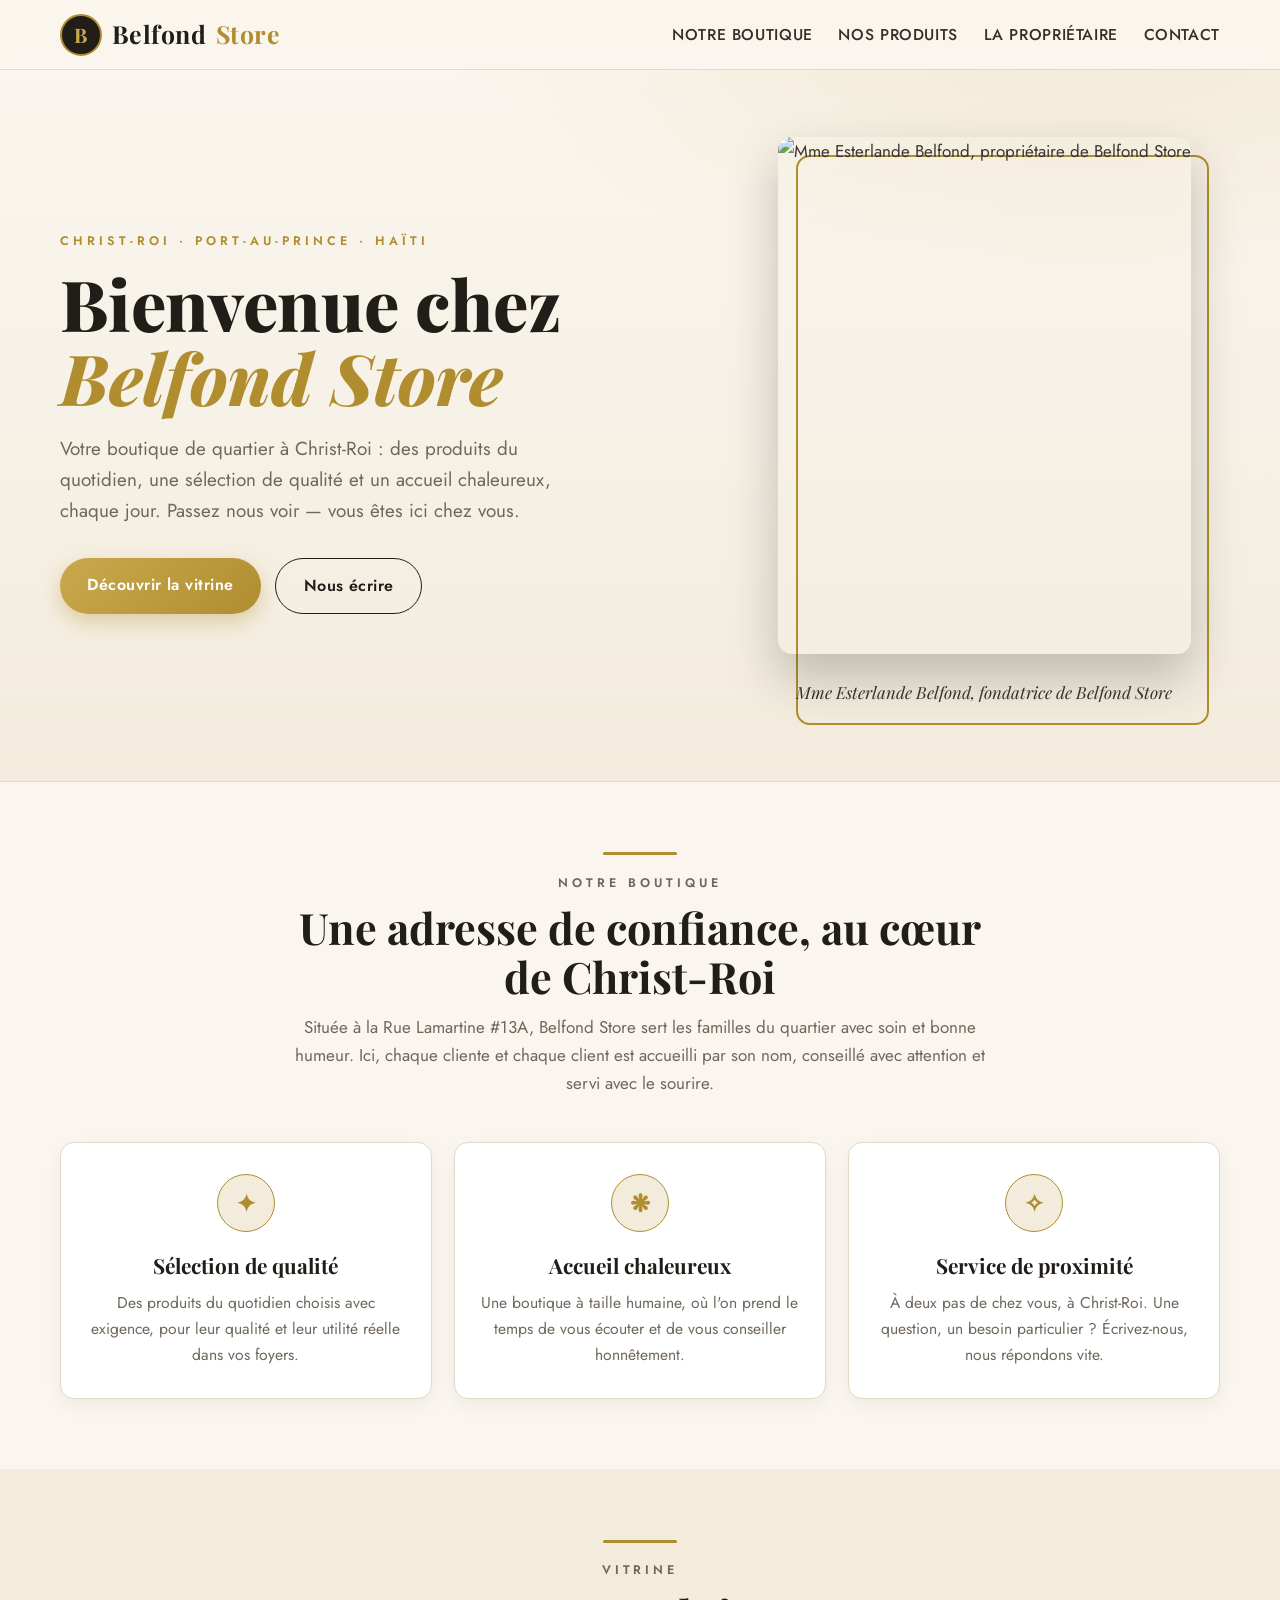
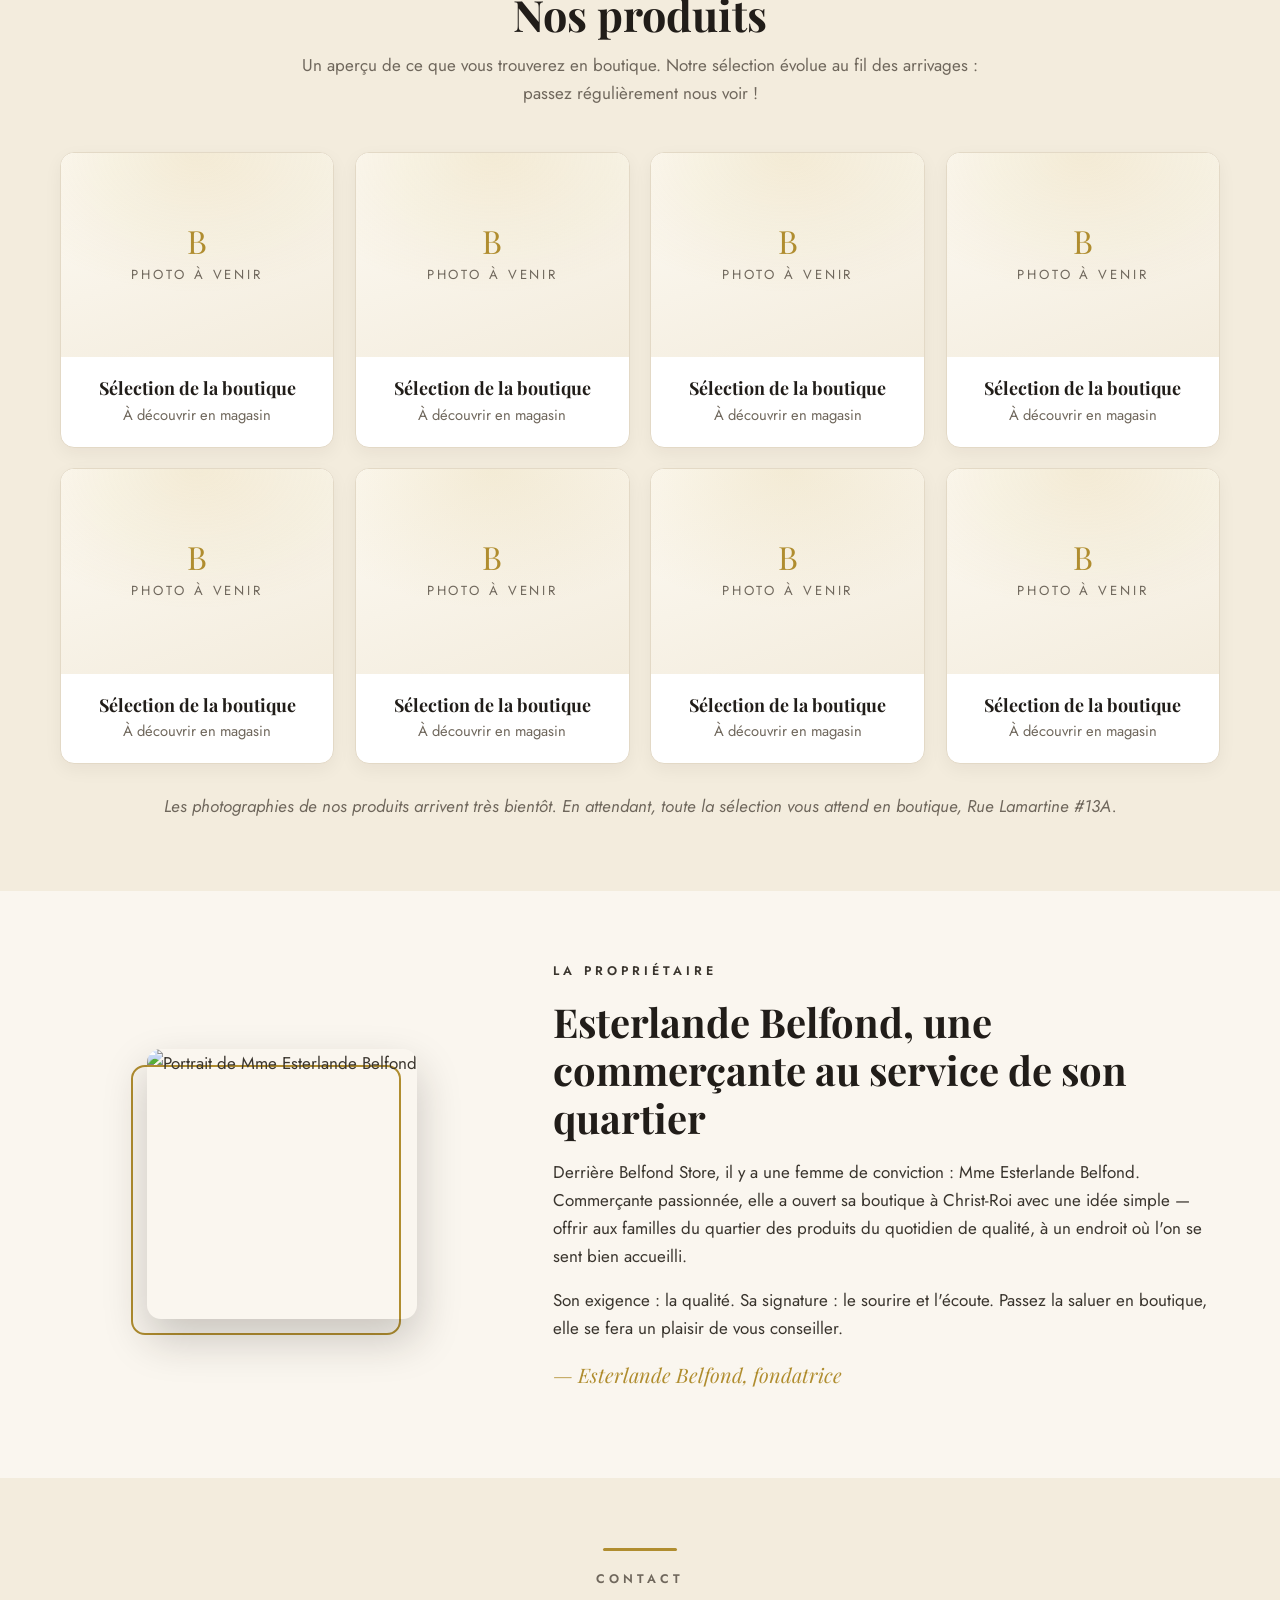
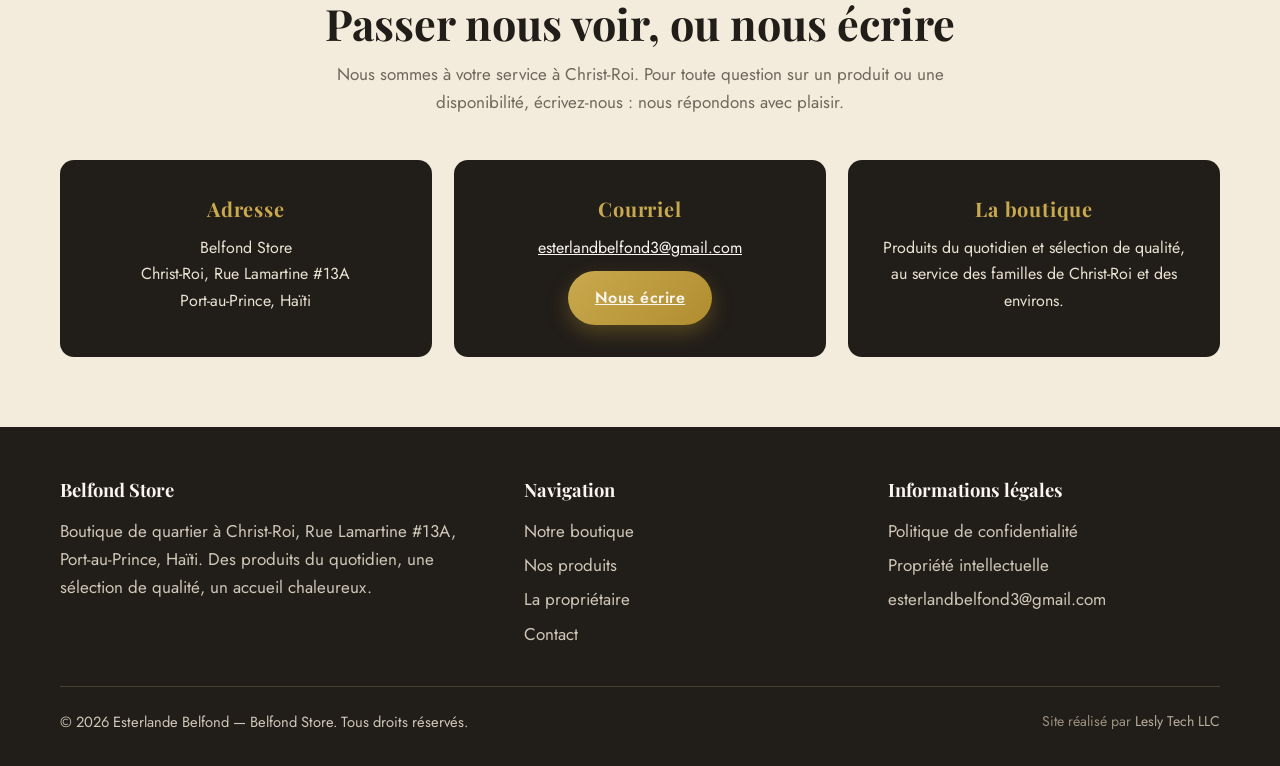
==== index.html @ a5cabda0 "Site vitrine Belfond Store — mise en ligne" ====
<!DOCTYPE html>
<html lang="fr">
<head>
  <meta charset="UTF-8">
  <meta name="viewport" content="width=device-width, initial-scale=1.0">
  <title>Belfond Store — Boutique à Christ-Roi, Port-au-Prince</title>
  <meta name="description" content="Belfond Store, boutique de quartier à Christ-Roi, Rue Lamartine #13A, Port-au-Prince (Haïti). Produits du quotidien, sélection de qualité, accueil chaleureux. Une boutique d'Esterlande Belfond.">
  <link rel="icon" type="image/svg+xml" href="favicon.svg">
  <link rel="preconnect" href="https://fonts.googleapis.com">
  <link rel="preconnect" href="https://fonts.gstatic.com" crossorigin>
  <link href="https://fonts.googleapis.com/css2?family=Playfair+Display:ital,wght@0,600;0,700;0,800;1,500&family=Jost:wght@400;500;600&display=swap" rel="stylesheet">
  <link rel="stylesheet" href="style.css">
</head>
<body>

  <!-- ================= En-tête ================= -->
  <header class="entete">
    <div class="conteneur entete-inner">
      <a class="logo" href="index.html">
        <span class="monogramme">B</span>
        Belfond <em>Store</em>
      </a>
      <nav class="principale">
        <a href="#boutique">Notre boutique</a>
        <a href="#produits">Nos produits</a>
        <a href="#proprietaire">La propriétaire</a>
        <a href="#contact">Contact</a>
      </nav>
    </div>
  </header>

  <!-- ================= Hero ================= -->
  <section class="hero">
    <div class="conteneur hero-grille">
      <div class="reveal">
        <p class="sur-titre">Christ-Roi · Port-au-Prince · Haïti</p>
        <h1>Bienvenue chez<br><em>Belfond Store</em></h1>
        <p class="accroche">
          Votre boutique de quartier à Christ-Roi : des produits du quotidien,
          une sélection de qualité et un accueil chaleureux, chaque jour.
          Passez nous voir — vous êtes ici chez vous.
        </p>
        <div class="boutons">
          <a class="btn btn-or" href="#produits">Découvrir la vitrine</a>
          <a class="btn btn-contour" href="mailto:esterlandbelfond3@gmail.com">Nous écrire</a>
        </div>
      </div>
      <figure class="cadre-photo reveal">
        <img src="assets/proprietaire.jpg" alt="Mme Esterlande Belfond, propriétaire de Belfond Store">
        <figcaption>Mme Esterlande Belfond, fondatrice de Belfond Store</figcaption>
      </figure>
    </div>
  </section>

  <!-- ================= Notre boutique ================= -->
  <section class="bloc" id="boutique">
    <div class="conteneur">
      <div class="titre-section reveal">
        <div class="filet"></div>
        <p class="sur-titre">Notre boutique</p>
        <h2>Une adresse de confiance, au cœur de Christ-Roi</h2>
        <p>
          Située à la Rue Lamartine #13A, Belfond Store sert les familles du
          quartier avec soin et bonne humeur. Ici, chaque cliente et chaque
          client est accueilli par son nom, conseillé avec attention et servi
          avec le sourire.
        </p>
      </div>
      <div class="piliers">
        <article class="pilier reveal">
          <div class="icone">✦</div>
          <h3>Sélection de qualité</h3>
          <p>Des produits du quotidien choisis avec exigence, pour leur qualité et leur utilité réelle dans vos foyers.</p>
        </article>
        <article class="pilier reveal">
          <div class="icone">❋</div>
          <h3>Accueil chaleureux</h3>
          <p>Une boutique à taille humaine, où l'on prend le temps de vous écouter et de vous conseiller honnêtement.</p>
        </article>
        <article class="pilier reveal">
          <div class="icone">✧</div>
          <h3>Service de proximité</h3>
          <p>À deux pas de chez vous, à Christ-Roi. Une question, un besoin particulier ? Écrivez-nous, nous répondons vite.</p>
        </article>
      </div>
    </div>
  </section>

  <!-- ================= Nos produits / Vitrine ================= -->
  <section class="bloc alt" id="produits">
    <div class="conteneur">
      <div class="titre-section reveal">
        <div class="filet"></div>
        <p class="sur-titre">Vitrine</p>
        <h2>Nos produits</h2>
        <p>
          Un aperçu de ce que vous trouverez en boutique. Notre sélection
          évolue au fil des arrivages : passez régulièrement nous voir !
        </p>
      </div>

      <div class="vitrine">
        <!-- Les photographies des produits seront déposées dans assets/produits/ -->
        <article class="carte-produit reveal">
          <div class="produit-photo">
            <div class="attente"><span class="mono">B</span><span class="libelle">Photo à venir</span></div>
            <img src="assets/produits/produits-1.jpg" alt="Produit de Belfond Store" loading="lazy" onerror="this.remove()">
          </div>
          <div class="produit-infos"><h3>Sélection de la boutique</h3><p>À découvrir en magasin</p></div>
        </article>
        <article class="carte-produit reveal">
          <div class="produit-photo">
            <div class="attente"><span class="mono">B</span><span class="libelle">Photo à venir</span></div>
            <img src="assets/produits/produits-2.jpg" alt="Produit de Belfond Store" loading="lazy" onerror="this.remove()">
          </div>
          <div class="produit-infos"><h3>Sélection de la boutique</h3><p>À découvrir en magasin</p></div>
        </article>
        <article class="carte-produit reveal">
          <div class="produit-photo">
            <div class="attente"><span class="mono">B</span><span class="libelle">Photo à venir</span></div>
            <img src="assets/produits/produits-3.jpg" alt="Produit de Belfond Store" loading="lazy" onerror="this.remove()">
          </div>
          <div class="produit-infos"><h3>Sélection de la boutique</h3><p>À découvrir en magasin</p></div>
        </article>
        <article class="carte-produit reveal">
          <div class="produit-photo">
            <div class="attente"><span class="mono">B</span><span class="libelle">Photo à venir</span></div>
            <img src="assets/produits/produits-4.jpg" alt="Produit de Belfond Store" loading="lazy" onerror="this.remove()">
          </div>
          <div class="produit-infos"><h3>Sélection de la boutique</h3><p>À découvrir en magasin</p></div>
        </article>
        <article class="carte-produit reveal">
          <div class="produit-photo">
            <div class="attente"><span class="mono">B</span><span class="libelle">Photo à venir</span></div>
            <img src="assets/produits/produits-5.jpg" alt="Produit de Belfond Store" loading="lazy" onerror="this.remove()">
          </div>
          <div class="produit-infos"><h3>Sélection de la boutique</h3><p>À découvrir en magasin</p></div>
        </article>
        <article class="carte-produit reveal">
          <div class="produit-photo">
            <div class="attente"><span class="mono">B</span><span class="libelle">Photo à venir</span></div>
            <img src="assets/produits/produits-6.jpg" alt="Produit de Belfond Store" loading="lazy" onerror="this.remove()">
          </div>
          <div class="produit-infos"><h3>Sélection de la boutique</h3><p>À découvrir en magasin</p></div>
        </article>
        <article class="carte-produit reveal">
          <div class="produit-photo">
            <div class="attente"><span class="mono">B</span><span class="libelle">Photo à venir</span></div>
            <img src="assets/produits/produits-7.jpg" alt="Produit de Belfond Store" loading="lazy" onerror="this.remove()">
          </div>
          <div class="produit-infos"><h3>Sélection de la boutique</h3><p>À découvrir en magasin</p></div>
        </article>
        <article class="carte-produit reveal">
          <div class="produit-photo">
            <div class="attente"><span class="mono">B</span><span class="libelle">Photo à venir</span></div>
            <img src="assets/produits/produits-8.jpg" alt="Produit de Belfond Store" loading="lazy" onerror="this.remove()">
          </div>
          <div class="produit-infos"><h3>Sélection de la boutique</h3><p>À découvrir en magasin</p></div>
        </article>
      </div>

      <p class="note-vitrine reveal">Les photographies de nos produits arrivent très bientôt. En attendant, toute la sélection vous attend en boutique, Rue Lamartine #13A.</p>
    </div>
  </section>

  <!-- ================= La propriétaire ================= -->
  <section class="bloc" id="proprietaire">
    <div class="conteneur proprio-grille">
      <div class="proprio-photo reveal">
        <img src="assets/proprietaire-carre.jpg" alt="Portrait de Mme Esterlande Belfond">
      </div>
      <div class="proprio-texte reveal">
        <p class="sur-titre">La propriétaire</p>
        <h2>Esterlande Belfond, une commerçante au service de son quartier</h2>
        <p>
          Derrière Belfond Store, il y a une femme de conviction :
          Mme Esterlande Belfond. Commerçante passionnée, elle a ouvert sa
          boutique à Christ-Roi avec une idée simple — offrir aux familles du
          quartier des produits du quotidien de qualité, à un endroit où l'on
          se sent bien accueilli.
        </p>
        <p>
          Son exigence : la qualité. Sa signature : le sourire et l'écoute.
          Passez la saluer en boutique, elle se fera un plaisir de vous
          conseiller.
        </p>
        <p class="signature">— Esterlande Belfond, fondatrice</p>
      </div>
    </div>
  </section>

  <!-- ================= Contact ================= -->
  <section class="bloc alt" id="contact">
    <div class="conteneur">
      <div class="titre-section reveal">
        <div class="filet"></div>
        <p class="sur-titre">Contact</p>
        <h2>Passer nous voir, ou nous écrire</h2>
        <p>Nous sommes à votre service à Christ-Roi. Pour toute question sur un produit ou une disponibilité, écrivez-nous : nous répondons avec plaisir.</p>
      </div>
      <div class="contact-grille">
        <article class="carte-contact reveal">
          <h3>Adresse</h3>
          <p>Belfond Store<br>Christ-Roi, Rue Lamartine #13A<br>Port-au-Prince, Haïti</p>
        </article>
        <article class="carte-contact reveal">
          <h3>Courriel</h3>
          <p><a href="mailto:esterlandbelfond3@gmail.com">esterlandbelfond3@gmail.com</a></p>
          <a class="btn btn-or" href="mailto:esterlandbelfond3@gmail.com?subject=Question%20pour%20Belfond%20Store">Nous écrire</a>
        </article>
        <article class="carte-contact reveal">
          <h3>La boutique</h3>
          <p>Produits du quotidien et sélection de qualité, au service des familles de Christ-Roi et des environs.</p>
        </article>
      </div>
    </div>
  </section>

  <!-- ================= Pied de page ================= -->
  <footer>
    <div class="conteneur">
      <div class="pied-grille">
        <div>
          <h4>Belfond Store</h4>
          <p>Boutique de quartier à Christ-Roi, Rue Lamartine #13A, Port-au-Prince, Haïti. Des produits du quotidien, une sélection de qualité, un accueil chaleureux.</p>
        </div>
        <div>
          <h4>Navigation</h4>
          <ul>
            <li><a href="#boutique">Notre boutique</a></li>
            <li><a href="#produits">Nos produits</a></li>
            <li><a href="#proprietaire">La propriétaire</a></li>
            <li><a href="#contact">Contact</a></li>
          </ul>
        </div>
        <div>
          <h4>Informations légales</h4>
          <ul>
            <li><a href="politique-confidentialite.html">Politique de confidentialité</a></li>
            <li><a href="propriete-intellectuelle.html">Propriété intellectuelle</a></li>
            <li><a href="mailto:esterlandbelfond3@gmail.com">esterlandbelfond3@gmail.com</a></li>
          </ul>
        </div>
      </div>
      <div class="pied-bas">
        <span>© 2026 Esterlande Belfond — Belfond Store. Tous droits réservés.</span>
        <span class="realisation">Site réalisé par <a href="https://lesly-tech-llc.onrender.com" target="_blank" rel="noopener">Lesly Tech LLC</a></span>
      </div>
    </div>
  </footer>

  <script>
    // Révélation douce des sections au défilement
    (function () {
      var els = document.querySelectorAll('.reveal');
      if (!('IntersectionObserver' in window)) {
        els.forEach(function (e) { e.classList.add('visible'); });
        return;
      }
      var obs = new IntersectionObserver(function (entries) {
        entries.forEach(function (en) {
          if (en.isIntersecting) { en.target.classList.add('visible'); obs.unobserve(en.target); }
        });
      }, { threshold: 0.12 });
      els.forEach(function (e) { obs.observe(e); });
    })();
  </script>
</body>
</html>
---- style.css ----
/* ============================================================
   Belfond Store — Feuille de style
   Palette : ivoire chaud, charbon, doré
   Réalisé par Lesly Tech LLC
   ============================================================ */

:root {
  --ivoire: #faf6ef;
  --ivoire-2: #f3ecdd;
  --charbon: #211d19;
  --charbon-2: #35302a;
  --dore: #b08d2f;
  --dore-clair: #c9a94e;
  --texte: #3a352e;
  --texte-doux: #6f675c;
  --ligne: #e3d9c6;
  --serif: "Playfair Display", Georgia, serif;
  --sans: "Jost", "Segoe UI", Helvetica, Arial, sans-serif;
}

* { margin: 0; padding: 0; box-sizing: border-box; }

html { scroll-behavior: smooth; }

body {
  font-family: var(--sans);
  background: var(--ivoire);
  color: var(--texte);
  line-height: 1.65;
  font-size: 17px;
  -webkit-font-smoothing: antialiased;
}

img { max-width: 100%; display: block; }
a { color: var(--dore); text-decoration: none; }
a:hover { text-decoration: underline; }

.conteneur { width: min(1160px, 92%); margin: 0 auto; }

/* ---------- En-tête ---------- */
.entete {
  position: sticky; top: 0; z-index: 50;
  background: rgba(250, 246, 239, 0.94);
  backdrop-filter: blur(8px);
  border-bottom: 1px solid var(--ligne);
}
.entete-inner {
  display: flex; align-items: center; justify-content: space-between;
  gap: 1rem; padding: 0.85rem 0;
}
.logo {
  font-family: var(--serif);
  font-size: 1.55rem; font-weight: 700; color: var(--charbon);
  letter-spacing: 0.02em; display: flex; align-items: center; gap: 0.6rem;
}
.logo:hover { text-decoration: none; }
.logo .monogramme {
  display: inline-flex; align-items: center; justify-content: center;
  width: 42px; height: 42px; border-radius: 50%;
  background: var(--charbon); color: var(--dore-clair);
  font-size: 1.25rem; border: 2px solid var(--dore);
  flex: none;
}
.logo em { color: var(--dore); font-style: normal; }
nav.principale { display: flex; gap: 1.6rem; flex-wrap: wrap; }
nav.principale a {
  color: var(--charbon-2); font-size: 0.98rem; letter-spacing: 0.04em;
  text-transform: uppercase; font-weight: 500;
}
nav.principale a:hover { color: var(--dore); text-decoration: none; }

/* ---------- Hero ---------- */
.hero {
  background:
    radial-gradient(1100px 480px at 85% -10%, rgba(201, 169, 78, 0.18), transparent 60%),
    linear-gradient(180deg, var(--ivoire) 0%, var(--ivoire-2) 100%);
  border-bottom: 1px solid var(--ligne);
  padding: 4.2rem 0 4.6rem;
  overflow: hidden;
}
.hero-grille {
  display: grid; grid-template-columns: 1.15fr 0.85fr;
  gap: 3.2rem; align-items: center;
}
.sur-titre {
  text-transform: uppercase; letter-spacing: 0.32em;
  font-size: 0.78rem; color: var(--dore); font-weight: 600;
  margin-bottom: 1rem;
}
.hero h1 {
  font-family: var(--serif); font-weight: 800;
  font-size: clamp(2.9rem, 6vw, 4.4rem);
  line-height: 1.05; color: var(--charbon);
  margin-bottom: 1.1rem;
}
.hero h1 em { color: var(--dore); font-style: italic; }
.hero .accroche {
  font-size: 1.18rem; color: var(--texte-doux);
  max-width: 34rem; margin-bottom: 2rem;
}
.boutons { display: flex; gap: 0.9rem; flex-wrap: wrap; }
.btn {
  display: inline-block; padding: 0.85rem 1.7rem; border-radius: 999px;
  font-weight: 600; letter-spacing: 0.03em; font-size: 1rem;
  transition: transform 0.15s ease, box-shadow 0.15s ease, background 0.15s ease;
}
.btn:hover { text-decoration: none; transform: translateY(-2px); }
.btn-or {
  background: linear-gradient(135deg, var(--dore-clair), var(--dore));
  color: #fff; box-shadow: 0 8px 20px rgba(176, 141, 47, 0.35);
}
.btn-contour {
  border: 1.5px solid var(--charbon); color: var(--charbon); background: transparent;
}
.btn-contour:hover { background: var(--charbon); color: var(--ivoire); }

/* Cadre portrait du hero */
.cadre-photo { position: relative; max-width: 420px; margin: 0 auto; }
.cadre-photo::before {
  content: ""; position: absolute; inset: 0;
  transform: translate(18px, 18px);
  border: 2px solid var(--dore); border-radius: 14px;
}
.cadre-photo img {
  position: relative; border-radius: 14px; width: 100%;
  box-shadow: 0 24px 50px rgba(33, 29, 25, 0.25);
  aspect-ratio: 4 / 5; object-fit: cover;
}
.cadre-photo figcaption {
  position: relative; margin-top: 1.6rem; text-align: center;
  font-family: var(--serif); font-style: italic;
  color: var(--charbon-2); font-size: 1.05rem;
}

/* ---------- Sections ---------- */
section.bloc { padding: 4.4rem 0; }
section.bloc.alt { background: var(--ivoire-2); }
.titre-section { text-align: center; max-width: 44rem; margin: 0 auto 2.8rem; }
.titre-section .sur-titre { margin-bottom: 0.6rem; }
.titre-section h2 {
  font-family: var(--serif); font-size: clamp(2rem, 4vw, 2.7rem);
  color: var(--charbon); line-height: 1.15; margin-bottom: 0.7rem;
}
.titre-section p { color: var(--texte-doux); }
.filet {
  width: 74px; height: 3px; background: var(--dore);
  margin: 0 auto 1.1rem; border-radius: 2px;
}

/* Piliers */
.piliers { display: grid; grid-template-columns: repeat(3, 1fr); gap: 1.4rem; }
.pilier {
  background: #fff; border: 1px solid var(--ligne); border-radius: 14px;
  padding: 1.9rem 1.6rem; text-align: center;
  box-shadow: 0 6px 18px rgba(33, 29, 25, 0.05);
}
.pilier .icone {
  width: 58px; height: 58px; margin: 0 auto 1rem; border-radius: 50%;
  background: var(--ivoire-2); border: 1.5px solid var(--dore);
  display: flex; align-items: center; justify-content: center;
  font-size: 1.5rem; color: var(--dore);
  font-family: var(--serif); font-weight: 700;
}
.pilier h3 { font-family: var(--serif); color: var(--charbon); font-size: 1.3rem; margin-bottom: 0.5rem; }
.pilier p { color: var(--texte-doux); font-size: 0.98rem; }

/* ---------- Vitrine produits ---------- */
.vitrine { display: grid; grid-template-columns: repeat(4, 1fr); gap: 1.3rem; }
.carte-produit {
  background: #fff; border: 1px solid var(--ligne); border-radius: 14px;
  overflow: hidden; box-shadow: 0 6px 18px rgba(33, 29, 25, 0.05);
  transition: transform 0.18s ease, box-shadow 0.18s ease;
}
.carte-produit:hover { transform: translateY(-4px); box-shadow: 0 14px 30px rgba(33, 29, 25, 0.12); }
.produit-photo {
  position: relative; aspect-ratio: 4 / 3; overflow: hidden;
  background:
    radial-gradient(300px 200px at 50% 0%, rgba(201, 169, 78, 0.16), transparent 70%),
    linear-gradient(160deg, #fdfaf3, var(--ivoire-2));
  display: flex; align-items: center; justify-content: center;
}
.produit-photo img {
  position: absolute; inset: 0; width: 100%; height: 100%; object-fit: cover;
}
.attente { text-align: center; color: var(--texte-doux); padding: 1rem; }
.attente .mono {
  font-family: var(--serif); font-size: 2rem; color: var(--dore);
  display: block; line-height: 1;
}
.attente .libelle {
  display: block; margin-top: 0.45rem; font-size: 0.82rem;
  letter-spacing: 0.22em; text-transform: uppercase;
}
.produit-infos { padding: 1rem 1.1rem 1.2rem; text-align: center; }
.produit-infos h3 { font-family: var(--serif); color: var(--charbon); font-size: 1.12rem; }
.produit-infos p { color: var(--texte-doux); font-size: 0.92rem; }
.note-vitrine { text-align: center; color: var(--texte-doux); margin-top: 1.8rem; font-style: italic; }

/* ---------- Propriétaire ---------- */
.proprio-grille {
  display: grid; grid-template-columns: 0.8fr 1.2fr;
  gap: 3rem; align-items: center;
}
.proprio-photo { max-width: 380px; margin: 0 auto; position: relative; }
.proprio-photo::before {
  content: ""; position: absolute; inset: 0;
  transform: translate(-16px, 16px);
  border: 2px solid var(--dore); border-radius: 14px;
}
.proprio-photo img {
  position: relative; border-radius: 14px; width: 100%;
  aspect-ratio: 1 / 1; object-fit: cover;
  box-shadow: 0 20px 44px rgba(33, 29, 25, 0.22);
}
.proprio-texte h2 {
  font-family: var(--serif); font-size: clamp(1.9rem, 3.6vw, 2.5rem);
  color: var(--charbon); margin-bottom: 1rem; line-height: 1.2;
}
.proprio-texte p { color: var(--texte); margin-bottom: 1rem; }
.proprio-texte .signature {
  font-family: var(--serif); font-style: italic; font-size: 1.25rem; color: var(--dore);
}

/* ---------- Contact ---------- */
.contact-grille { display: grid; grid-template-columns: repeat(3, 1fr); gap: 1.4rem; }
.carte-contact {
  background: var(--charbon); color: var(--ivoire); border-radius: 14px;
  padding: 2rem 1.7rem; text-align: center;
}
.carte-contact h3 {
  font-family: var(--serif); color: var(--dore-clair);
  font-size: 1.25rem; margin-bottom: 0.6rem; letter-spacing: 0.04em;
}
.carte-contact p { color: #e9e2d2; font-size: 1rem; word-break: break-word; }
.carte-contact a { color: var(--ivoire); text-decoration: underline; }
.carte-contact .btn { margin-top: 0.6rem; }

/* ---------- Pied de page ---------- */
footer {
  background: var(--charbon); color: #cfc7b8;
  padding: 3rem 0 2rem; margin-top: 0;
}
.pied-grille {
  display: grid; grid-template-columns: 1.3fr 1fr 1fr; gap: 2rem; margin-bottom: 2rem;
}
.pied-grille h4 {
  font-family: var(--serif); color: var(--ivoire); font-size: 1.15rem; margin-bottom: 0.7rem;
}
.pied-grille a { color: #cfc7b8; }
.pied-grille a:hover { color: var(--dore-clair); }
.pied-grille ul { list-style: none; }
.pied-grille li { margin-bottom: 0.4rem; }
.pied-bas {
  border-top: 1px solid #453f36; padding-top: 1.4rem;
  display: flex; justify-content: space-between; gap: 1rem; flex-wrap: wrap;
  font-size: 0.92rem;
}
.realisation { color: #9a917e; font-size: 0.88rem; }
.realisation a { color: #b6ad9a; }

/* ---------- Pages légales ---------- */
.legal { padding: 3.6rem 0 4.4rem; }
.legal .conteneur { max-width: 860px; }
.legal h1 {
  font-family: var(--serif); color: var(--charbon);
  font-size: clamp(2rem, 4.5vw, 3rem); line-height: 1.15; margin-bottom: 0.6rem;
}
.legal .maj { color: var(--texte-doux); font-style: italic; margin-bottom: 2.2rem; }
.legal h2 {
  font-family: var(--serif); color: var(--charbon);
  font-size: 1.45rem; margin: 2rem 0 0.7rem;
}
.legal p, .legal li { color: var(--texte); margin-bottom: 0.8rem; }
.legal ul { padding-left: 1.3rem; margin-bottom: 1rem; }
.legal .encadre {
  background: #fff; border: 1px solid var(--ligne); border-left: 4px solid var(--dore);
  border-radius: 8px; padding: 1.2rem 1.4rem; margin: 1.6rem 0;
}

/* ---------- Révélation au défilement ---------- */
.reveal { opacity: 0; transform: translateY(22px); transition: opacity 0.7s ease, transform 0.7s ease; }
.reveal.visible { opacity: 1; transform: none; }
@media (prefers-reduced-motion: reduce) {
  .reveal { opacity: 1; transform: none; transition: none; }
  html { scroll-behavior: auto; }
}

/* ---------- Responsive ---------- */
@media (max-width: 960px) {
  .vitrine { grid-template-columns: repeat(2, 1fr); }
  .piliers, .contact-grille { grid-template-columns: 1fr; }
  .hero-grille, .proprio-grille { grid-template-columns: 1fr; }
  .hero { padding: 3rem 0 3.4rem; }
  .pied-grille { grid-template-columns: 1fr; }
  nav.principale { gap: 1rem; }
  nav.principale a { font-size: 0.88rem; }
}
@media (max-width: 520px) {
  .vitrine { grid-template-columns: 1fr; }
  .entete-inner { flex-direction: column; gap: 0.5rem; }
}
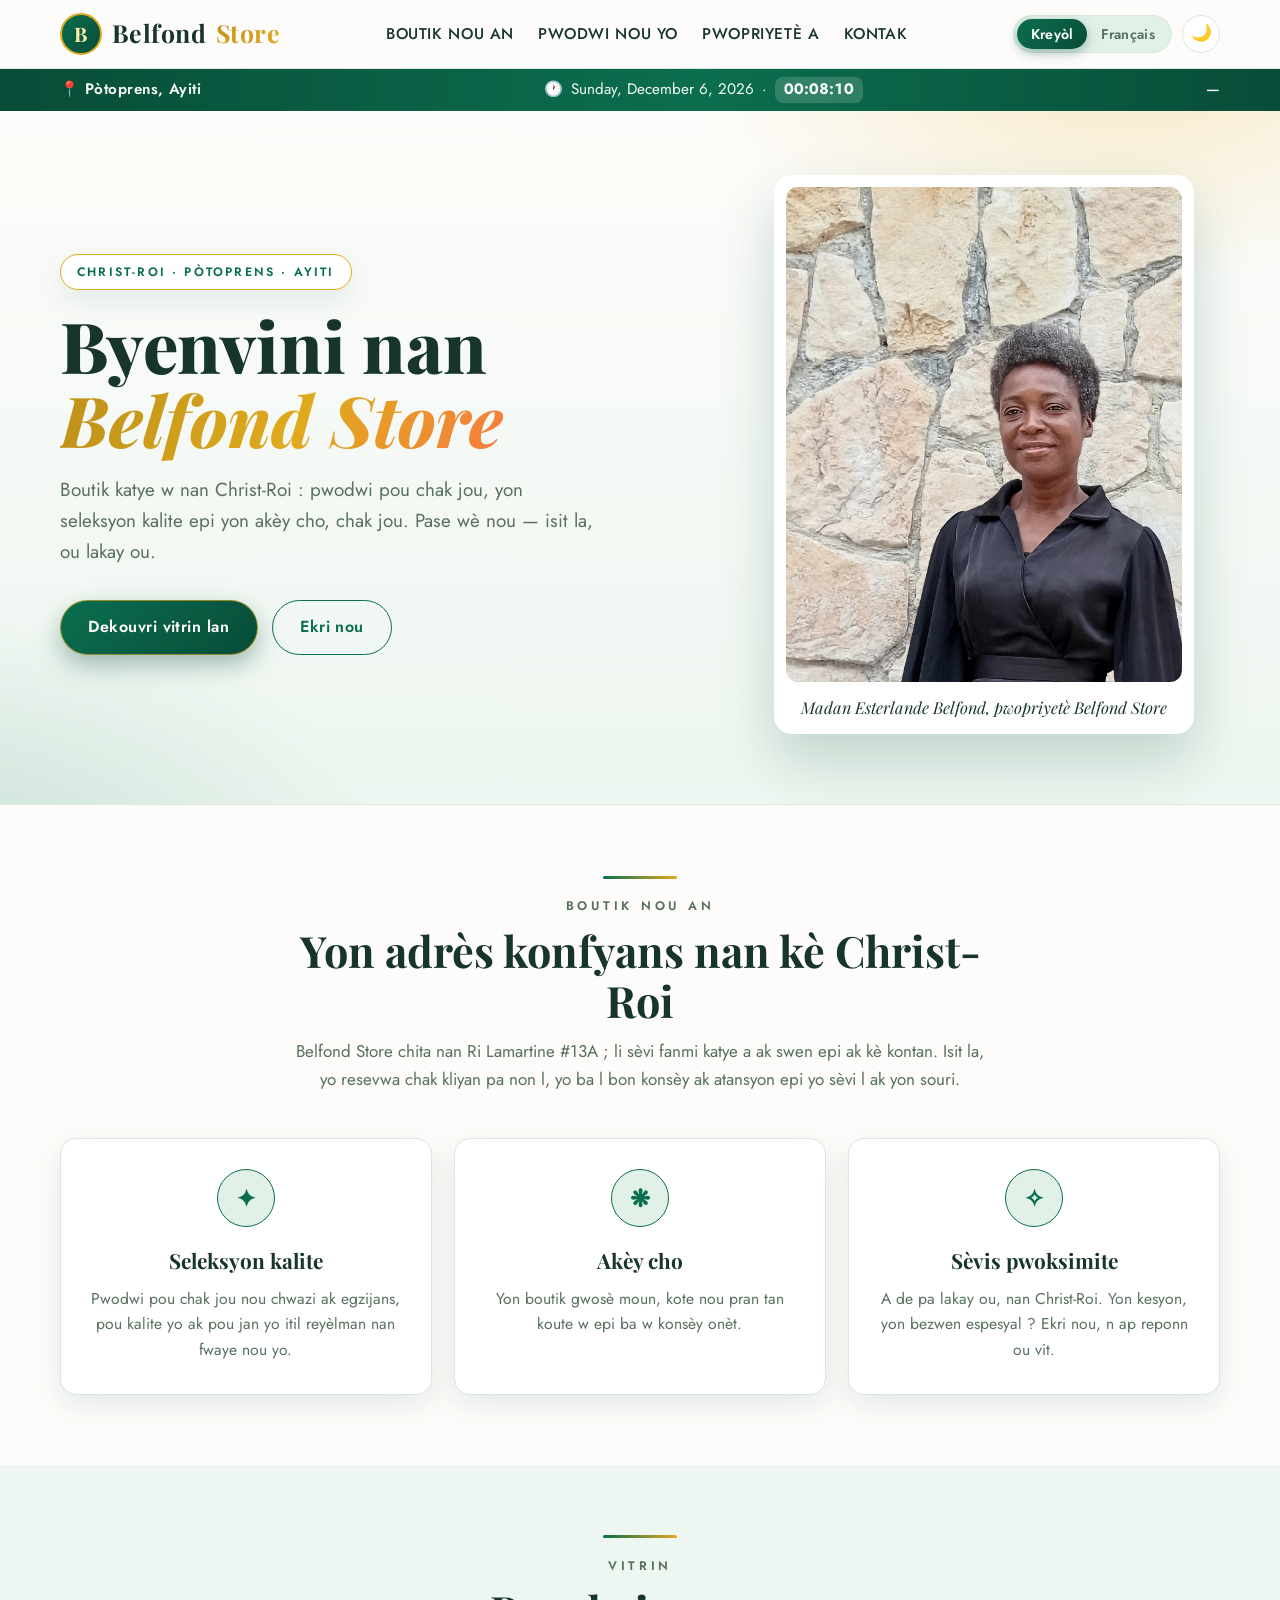
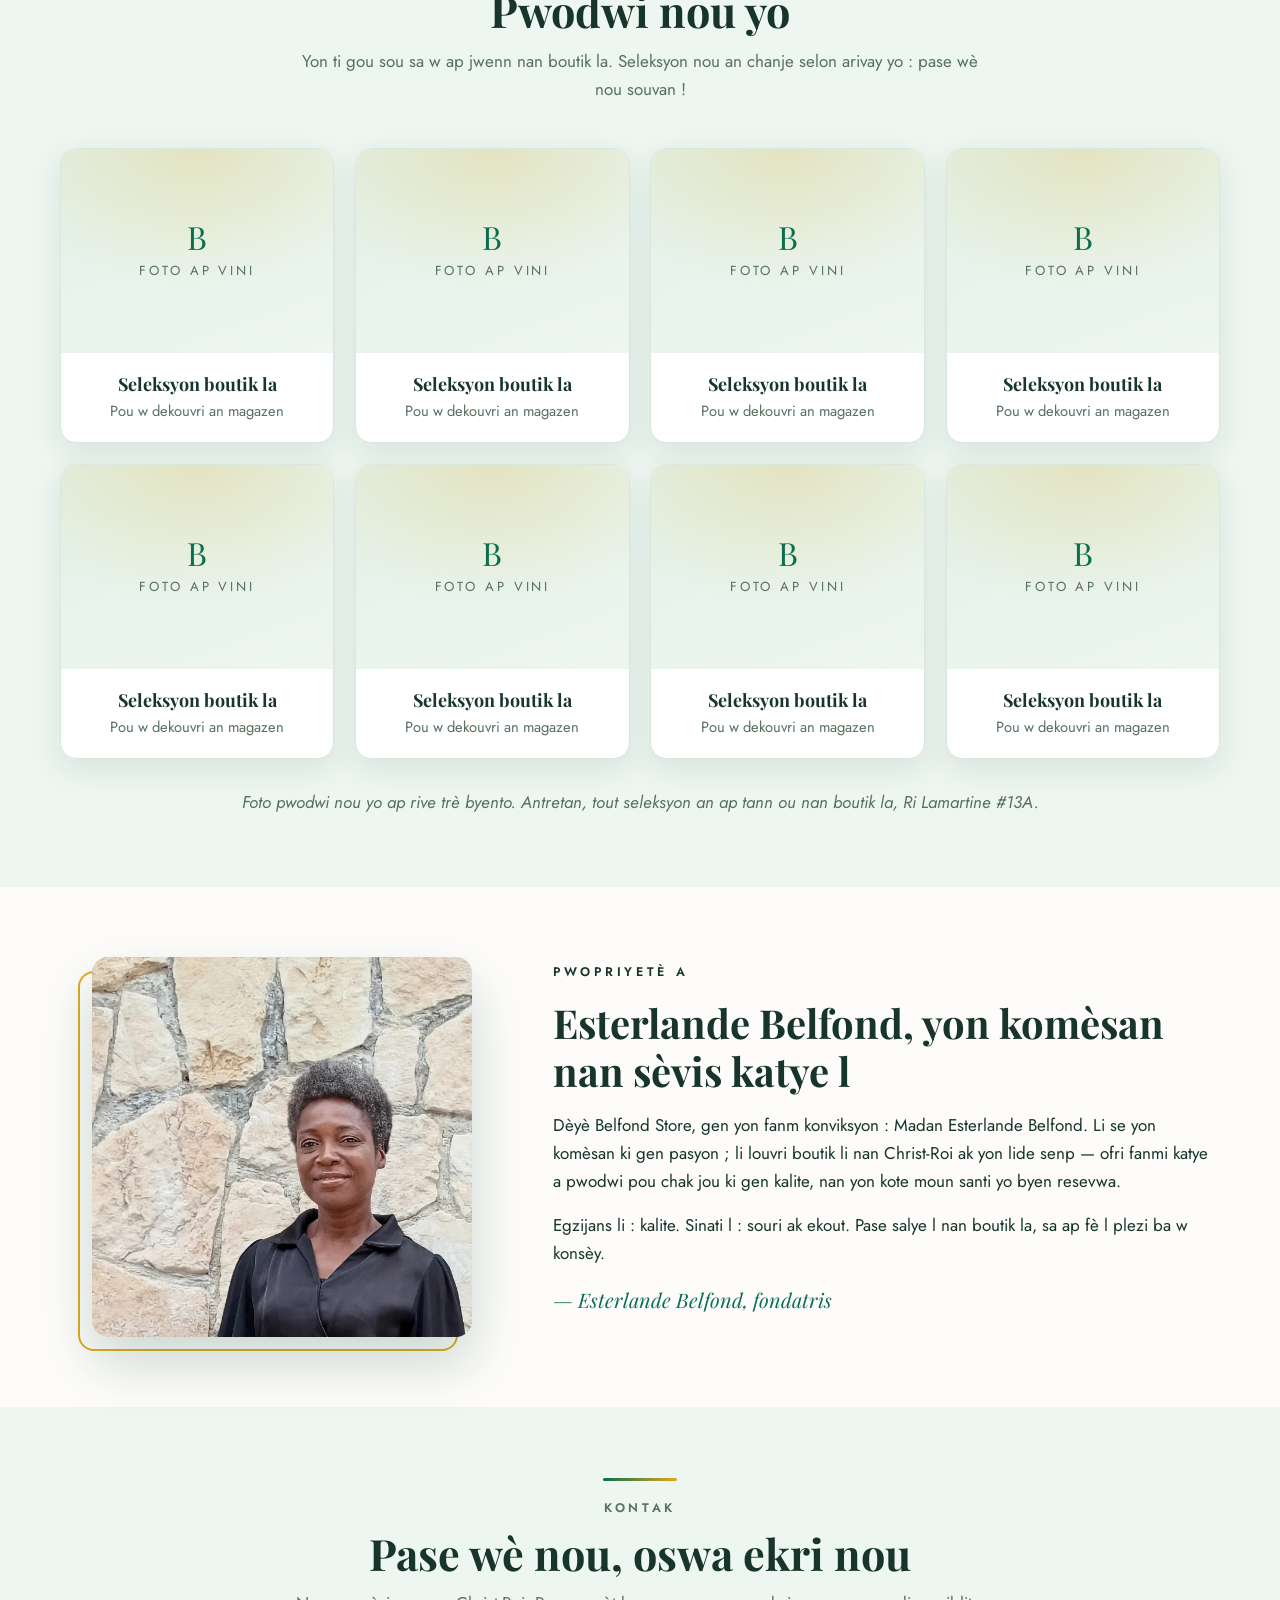
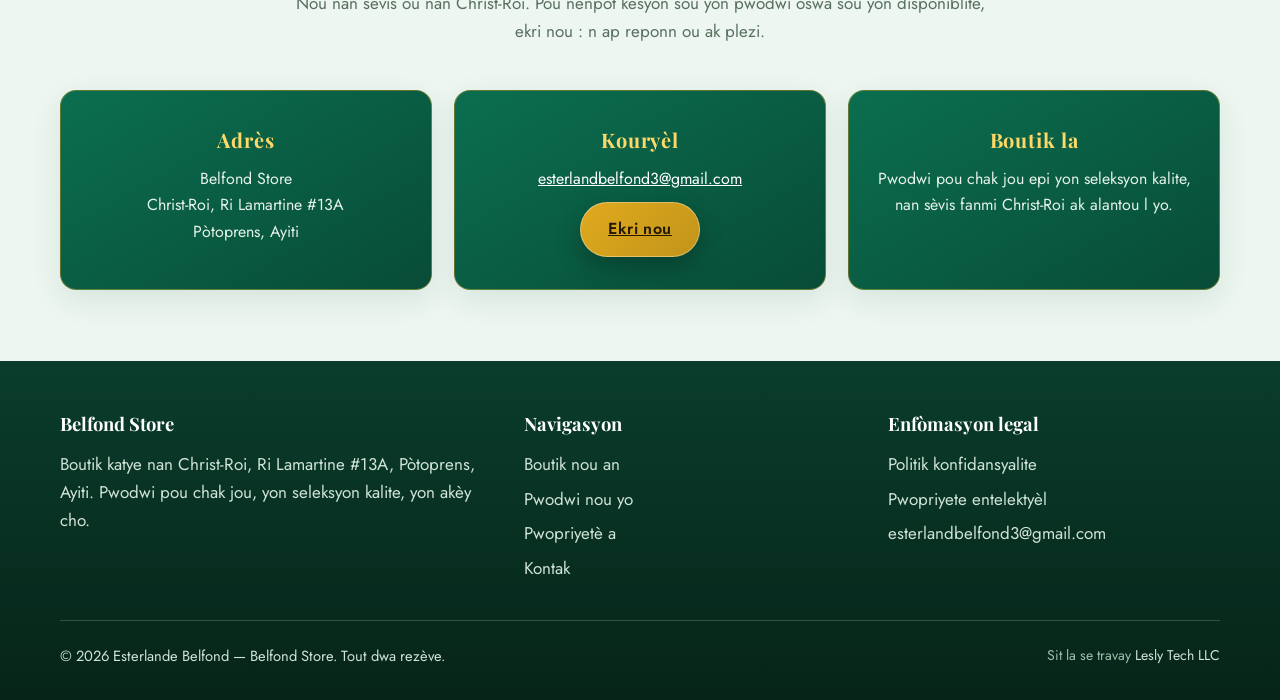
==== commit 7bb38426: "Belfond Store v2 — bilingue kreyòl/français, thèmes, horloge et météo" ====
--- a/index.html
+++ b/index.html
@@ -1,14 +1,27 @@
 <!DOCTYPE html>
-<html lang="fr">
+<html lang="ht">
 <head>
   <meta charset="UTF-8">
   <meta name="viewport" content="width=device-width, initial-scale=1.0">
-  <title>Belfond Store — Boutique à Christ-Roi, Port-au-Prince</title>
-  <meta name="description" content="Belfond Store, boutique de quartier à Christ-Roi, Rue Lamartine #13A, Port-au-Prince (Haïti). Produits du quotidien, sélection de qualité, accueil chaleureux. Une boutique d'Esterlande Belfond.">
+  <title data-i18n-title="title.accueil">Belfond Store — Boutik nan Christ-Roi, Pòtoprens</title>
+  <meta name="description" data-i18n-content="desc.accueil" content="Belfond Store, boutik katye nan Christ-Roi, Ri Lamartine #13A, Pòtoprens (Ayiti). Pwodwi pou chak jou, seleksyon kalite, akèy cho. Yon boutik Esterlande Belfond.">
+  <script>
+    // Tèm + lang chwazi yo aplike touswit, anvan paj la parèt (evite klere)
+    (function () {
+      try {
+        var t = localStorage.getItem("belfond-theme");
+        document.documentElement.setAttribute("data-theme", t === "dark" ? "dark" : "light");
+        var l = localStorage.getItem("belfond-lang");
+        if (l === "fr") document.documentElement.lang = "fr";
+      } catch (e) {
+        document.documentElement.setAttribute("data-theme", "light");
+      }
+    })();
+  </script>
   <link rel="icon" type="image/svg+xml" href="favicon.svg">
   <link rel="preconnect" href="https://fonts.googleapis.com">
   <link rel="preconnect" href="https://fonts.gstatic.com" crossorigin>
-  <link href="https://fonts.googleapis.com/css2?family=Playfair+Display:ital,wght@0,600;0,700;0,800;1,500&family=Jost:wght@400;500;600&display=swap" rel="stylesheet">
+  <link href="https://fonts.googleapis.com/css2?family=Playfair+Display:ital,wght@0,600;0,700;0,800;1,500&family=Jost:wght@400;500;600;700&display=swap" rel="stylesheet">
   <link rel="stylesheet" href="style.css">
 </head>
 <body>
@@ -21,249 +34,247 @@
         Belfond <em>Store</em>
       </a>
       <nav class="principale">
-        <a href="#boutique">Notre boutique</a>
-        <a href="#produits">Nos produits</a>
-        <a href="#proprietaire">La propriétaire</a>
-        <a href="#contact">Contact</a>
+        <a href="#boutique" data-i18n="nav.boutique">Boutik nou an</a>
+        <a href="#produits" data-i18n="nav.produits">Pwodwi nou yo</a>
+        <a href="#proprietaire" data-i18n="nav.proprio">Pwopriyetè a</a>
+        <a href="#contact" data-i18n="nav.contact">Kontak</a>
       </nav>
+      <div class="controles">
+        <div class="lang-switch" role="group" aria-label="Lang / Langue">
+          <button type="button" class="lang-btn actif" data-lang="ht" aria-pressed="true">Kreyòl</button>
+          <button type="button" class="lang-btn" data-lang="fr" aria-pressed="false">Français</button>
+        </div>
+        <button type="button" class="theme-btn" data-i18n-aria="theme.label" aria-label="Chanje tèm (klè / fonse)">🌙</button>
+      </div>
     </div>
   </header>
+
+  <!-- ================= Barre d'info : lieu, date, heure, météo ================= -->
+  <div class="barre-info">
+    <div class="conteneur barre-info-inner">
+      <span class="lieu">📍 <span data-i18n="bar.lieu">Pòtoprens, Ayiti</span></span>
+      <span class="moment">🕐 <span id="date-live">—</span> · <span class="heure" id="heure-live">--:--:--</span></span>
+      <span class="meteo" id="meteo-live">—</span>
+    </div>
+  </div>
 
   <!-- ================= Hero ================= -->
   <section class="hero">
     <div class="conteneur hero-grille">
       <div class="reveal">
-        <p class="sur-titre">Christ-Roi · Port-au-Prince · Haïti</p>
-        <h1>Bienvenue chez<br><em>Belfond Store</em></h1>
-        <p class="accroche">
-          Votre boutique de quartier à Christ-Roi : des produits du quotidien,
-          une sélection de qualité et un accueil chaleureux, chaque jour.
-          Passez nous voir — vous êtes ici chez vous.
+        <span class="badge-lieu" data-i18n="hero.surtitre">Christ-Roi · Pòtoprens · Ayiti</span>
+        <h1 data-i18n-html="hero.titre">Byenvini nan<br><em>Belfond Store</em></h1>
+        <p class="accroche" data-i18n="hero.accroche">
+          Boutik katye w nan Christ-Roi : pwodwi pou chak jou, yon seleksyon
+          kalite epi yon akèy cho, chak jou. Pase wè nou — isit la, ou lakay ou.
         </p>
         <div class="boutons">
-          <a class="btn btn-or" href="#produits">Découvrir la vitrine</a>
-          <a class="btn btn-contour" href="mailto:esterlandbelfond3@gmail.com">Nous écrire</a>
+          <a class="btn btn-or" href="#produits" data-i18n="hero.btn1">Dekouvri vitrin lan</a>
+          <a class="btn btn-contour" href="mailto:esterlandbelfond3@gmail.com" data-i18n="hero.btn2">Ekri nou</a>
         </div>
       </div>
       <figure class="cadre-photo reveal">
-        <img src="assets/proprietaire.jpg" alt="Mme Esterlande Belfond, propriétaire de Belfond Store">
-        <figcaption>Mme Esterlande Belfond, fondatrice de Belfond Store</figcaption>
+        <img src="assets/proprietaire.jpg" data-i18n-alt="hero.alt" alt="Madan Esterlande Belfond, pwopriyetè Belfond Store">
+        <figcaption data-i18n="hero.caption">Madan Esterlande Belfond, pwopriyetè Belfond Store</figcaption>
       </figure>
     </div>
   </section>
 
-  <!-- ================= Notre boutique ================= -->
+  <!-- ================= Boutik nou an ================= -->
   <section class="bloc" id="boutique">
     <div class="conteneur">
       <div class="titre-section reveal">
         <div class="filet"></div>
-        <p class="sur-titre">Notre boutique</p>
-        <h2>Une adresse de confiance, au cœur de Christ-Roi</h2>
-        <p>
-          Située à la Rue Lamartine #13A, Belfond Store sert les familles du
-          quartier avec soin et bonne humeur. Ici, chaque cliente et chaque
-          client est accueilli par son nom, conseillé avec attention et servi
-          avec le sourire.
+        <p class="sur-titre" data-i18n="boutique.surtitre">Boutik nou an</p>
+        <h2 data-i18n="boutique.titre">Yon adrès konfyans nan kè Christ-Roi</h2>
+        <p data-i18n="boutique.intro">
+          Belfond Store chita nan Ri Lamartine #13A ; li sèvi fanmi katye a ak
+          swen epi ak kè kontan. Isit la, yo resevwa chak kliyan pa non l, yo
+          ba l bon konsèy ak atansyon epi yo sèvi l ak yon souri.
         </p>
       </div>
       <div class="piliers">
         <article class="pilier reveal">
           <div class="icone">✦</div>
-          <h3>Sélection de qualité</h3>
-          <p>Des produits du quotidien choisis avec exigence, pour leur qualité et leur utilité réelle dans vos foyers.</p>
+          <h3 data-i18n="pilier1.titre">Seleksyon kalite</h3>
+          <p data-i18n="pilier1.texte">Pwodwi pou chak jou nou chwazi ak egzijans, pou kalite yo ak pou jan yo itil reyèlman nan fwaye nou yo.</p>
         </article>
         <article class="pilier reveal">
           <div class="icone">❋</div>
-          <h3>Accueil chaleureux</h3>
-          <p>Une boutique à taille humaine, où l'on prend le temps de vous écouter et de vous conseiller honnêtement.</p>
+          <h3 data-i18n="pilier2.titre">Akèy cho</h3>
+          <p data-i18n="pilier2.texte">Yon boutik gwosè moun, kote nou pran tan koute w epi ba w konsèy onèt.</p>
         </article>
         <article class="pilier reveal">
           <div class="icone">✧</div>
-          <h3>Service de proximité</h3>
-          <p>À deux pas de chez vous, à Christ-Roi. Une question, un besoin particulier ? Écrivez-nous, nous répondons vite.</p>
-        </article>
-      </div>
-    </div>
-  </section>
-
-  <!-- ================= Nos produits / Vitrine ================= -->
+          <h3 data-i18n="pilier3.titre">Sèvis pwoksimite</h3>
+          <p data-i18n="pilier3.texte">A de pa lakay ou, nan Christ-Roi. Yon kesyon, yon bezwen espesyal ? Ekri nou, n ap reponn ou vit.</p>
+        </article>
+      </div>
+    </div>
+  </section>
+
+  <!-- ================= Pwodwi nou yo / Vitrine ================= -->
   <section class="bloc alt" id="produits">
     <div class="conteneur">
       <div class="titre-section reveal">
         <div class="filet"></div>
-        <p class="sur-titre">Vitrine</p>
-        <h2>Nos produits</h2>
-        <p>
-          Un aperçu de ce que vous trouverez en boutique. Notre sélection
-          évolue au fil des arrivages : passez régulièrement nous voir !
+        <p class="sur-titre" data-i18n="produits.surtitre">Vitrin</p>
+        <h2 data-i18n="produits.titre">Pwodwi nou yo</h2>
+        <p data-i18n="produits.intro">
+          Yon ti gou sou sa w ap jwenn nan boutik la. Seleksyon nou an chanje
+          selon arivay yo : pase wè nou souvan !
         </p>
       </div>
 
       <div class="vitrine">
-        <!-- Les photographies des produits seront déposées dans assets/produits/ -->
-        <article class="carte-produit reveal">
-          <div class="produit-photo">
-            <div class="attente"><span class="mono">B</span><span class="libelle">Photo à venir</span></div>
-            <img src="assets/produits/produits-1.jpg" alt="Produit de Belfond Store" loading="lazy" onerror="this.remove()">
-          </div>
-          <div class="produit-infos"><h3>Sélection de la boutique</h3><p>À découvrir en magasin</p></div>
-        </article>
-        <article class="carte-produit reveal">
-          <div class="produit-photo">
-            <div class="attente"><span class="mono">B</span><span class="libelle">Photo à venir</span></div>
-            <img src="assets/produits/produits-2.jpg" alt="Produit de Belfond Store" loading="lazy" onerror="this.remove()">
-          </div>
-          <div class="produit-infos"><h3>Sélection de la boutique</h3><p>À découvrir en magasin</p></div>
-        </article>
-        <article class="carte-produit reveal">
-          <div class="produit-photo">
-            <div class="attente"><span class="mono">B</span><span class="libelle">Photo à venir</span></div>
-            <img src="assets/produits/produits-3.jpg" alt="Produit de Belfond Store" loading="lazy" onerror="this.remove()">
-          </div>
-          <div class="produit-infos"><h3>Sélection de la boutique</h3><p>À découvrir en magasin</p></div>
-        </article>
-        <article class="carte-produit reveal">
-          <div class="produit-photo">
-            <div class="attente"><span class="mono">B</span><span class="libelle">Photo à venir</span></div>
-            <img src="assets/produits/produits-4.jpg" alt="Produit de Belfond Store" loading="lazy" onerror="this.remove()">
-          </div>
-          <div class="produit-infos"><h3>Sélection de la boutique</h3><p>À découvrir en magasin</p></div>
-        </article>
-        <article class="carte-produit reveal">
-          <div class="produit-photo">
-            <div class="attente"><span class="mono">B</span><span class="libelle">Photo à venir</span></div>
-            <img src="assets/produits/produits-5.jpg" alt="Produit de Belfond Store" loading="lazy" onerror="this.remove()">
-          </div>
-          <div class="produit-infos"><h3>Sélection de la boutique</h3><p>À découvrir en magasin</p></div>
-        </article>
-        <article class="carte-produit reveal">
-          <div class="produit-photo">
-            <div class="attente"><span class="mono">B</span><span class="libelle">Photo à venir</span></div>
-            <img src="assets/produits/produits-6.jpg" alt="Produit de Belfond Store" loading="lazy" onerror="this.remove()">
-          </div>
-          <div class="produit-infos"><h3>Sélection de la boutique</h3><p>À découvrir en magasin</p></div>
-        </article>
-        <article class="carte-produit reveal">
-          <div class="produit-photo">
-            <div class="attente"><span class="mono">B</span><span class="libelle">Photo à venir</span></div>
-            <img src="assets/produits/produits-7.jpg" alt="Produit de Belfond Store" loading="lazy" onerror="this.remove()">
-          </div>
-          <div class="produit-infos"><h3>Sélection de la boutique</h3><p>À découvrir en magasin</p></div>
-        </article>
-        <article class="carte-produit reveal">
-          <div class="produit-photo">
-            <div class="attente"><span class="mono">B</span><span class="libelle">Photo à venir</span></div>
-            <img src="assets/produits/produits-8.jpg" alt="Produit de Belfond Store" loading="lazy" onerror="this.remove()">
-          </div>
-          <div class="produit-infos"><h3>Sélection de la boutique</h3><p>À découvrir en magasin</p></div>
-        </article>
-      </div>
-
-      <p class="note-vitrine reveal">Les photographies de nos produits arrivent très bientôt. En attendant, toute la sélection vous attend en boutique, Rue Lamartine #13A.</p>
-    </div>
-  </section>
-
-  <!-- ================= La propriétaire ================= -->
+        <!-- Foto pwodwi yo pral depoze nan assets/produits/ -->
+        <article class="carte-produit reveal">
+          <div class="produit-photo">
+            <div class="attente"><span class="mono">B</span><span class="libelle" data-i18n="produit.attente">Foto ap vini</span></div>
+            <img src="assets/produits/produits-1.jpg" data-i18n-alt="produit.alt" alt="Pwodwi Belfond Store" loading="lazy" onerror="this.remove()">
+          </div>
+          <div class="produit-infos"><h3 data-i18n="produit.titre">Seleksyon boutik la</h3><p data-i18n="produit.sous">Pou w dekouvri an magazen</p></div>
+        </article>
+        <article class="carte-produit reveal">
+          <div class="produit-photo">
+            <div class="attente"><span class="mono">B</span><span class="libelle" data-i18n="produit.attente">Foto ap vini</span></div>
+            <img src="assets/produits/produits-2.jpg" data-i18n-alt="produit.alt" alt="Pwodwi Belfond Store" loading="lazy" onerror="this.remove()">
+          </div>
+          <div class="produit-infos"><h3 data-i18n="produit.titre">Seleksyon boutik la</h3><p data-i18n="produit.sous">Pou w dekouvri an magazen</p></div>
+        </article>
+        <article class="carte-produit reveal">
+          <div class="produit-photo">
+            <div class="attente"><span class="mono">B</span><span class="libelle" data-i18n="produit.attente">Foto ap vini</span></div>
+            <img src="assets/produits/produits-3.jpg" data-i18n-alt="produit.alt" alt="Pwodwi Belfond Store" loading="lazy" onerror="this.remove()">
+          </div>
+          <div class="produit-infos"><h3 data-i18n="produit.titre">Seleksyon boutik la</h3><p data-i18n="produit.sous">Pou w dekouvri an magazen</p></div>
+        </article>
+        <article class="carte-produit reveal">
+          <div class="produit-photo">
+            <div class="attente"><span class="mono">B</span><span class="libelle" data-i18n="produit.attente">Foto ap vini</span></div>
+            <img src="assets/produits/produits-4.jpg" data-i18n-alt="produit.alt" alt="Pwodwi Belfond Store" loading="lazy" onerror="this.remove()">
+          </div>
+          <div class="produit-infos"><h3 data-i18n="produit.titre">Seleksyon boutik la</h3><p data-i18n="produit.sous">Pou w dekouvri an magazen</p></div>
+        </article>
+        <article class="carte-produit reveal">
+          <div class="produit-photo">
+            <div class="attente"><span class="mono">B</span><span class="libelle" data-i18n="produit.attente">Foto ap vini</span></div>
+            <img src="assets/produits/produits-5.jpg" data-i18n-alt="produit.alt" alt="Pwodwi Belfond Store" loading="lazy" onerror="this.remove()">
+          </div>
+          <div class="produit-infos"><h3 data-i18n="produit.titre">Seleksyon boutik la</h3><p data-i18n="produit.sous">Pou w dekouvri an magazen</p></div>
+        </article>
+        <article class="carte-produit reveal">
+          <div class="produit-photo">
+            <div class="attente"><span class="mono">B</span><span class="libelle" data-i18n="produit.attente">Foto ap vini</span></div>
+            <img src="assets/produits/produits-6.jpg" data-i18n-alt="produit.alt" alt="Pwodwi Belfond Store" loading="lazy" onerror="this.remove()">
+          </div>
+          <div class="produit-infos"><h3 data-i18n="produit.titre">Seleksyon boutik la</h3><p data-i18n="produit.sous">Pou w dekouvri an magazen</p></div>
+        </article>
+        <article class="carte-produit reveal">
+          <div class="produit-photo">
+            <div class="attente"><span class="mono">B</span><span class="libelle" data-i18n="produit.attente">Foto ap vini</span></div>
+            <img src="assets/produits/produits-7.jpg" data-i18n-alt="produit.alt" alt="Pwodwi Belfond Store" loading="lazy" onerror="this.remove()">
+          </div>
+          <div class="produit-infos"><h3 data-i18n="produit.titre">Seleksyon boutik la</h3><p data-i18n="produit.sous">Pou w dekouvri an magazen</p></div>
+        </article>
+        <article class="carte-produit reveal">
+          <div class="produit-photo">
+            <div class="attente"><span class="mono">B</span><span class="libelle" data-i18n="produit.attente">Foto ap vini</span></div>
+            <img src="assets/produits/produits-8.jpg" data-i18n-alt="produit.alt" alt="Pwodwi Belfond Store" loading="lazy" onerror="this.remove()">
+          </div>
+          <div class="produit-infos"><h3 data-i18n="produit.titre">Seleksyon boutik la</h3><p data-i18n="produit.sous">Pou w dekouvri an magazen</p></div>
+        </article>
+      </div>
+
+      <p class="note-vitrine reveal" data-i18n="produits.note">Foto pwodwi nou yo ap rive trè byento. Antretan, tout seleksyon an ap tann ou nan boutik la, Ri Lamartine #13A.</p>
+    </div>
+  </section>
+
+  <!-- ================= Pwopriyetè a ================= -->
   <section class="bloc" id="proprietaire">
     <div class="conteneur proprio-grille">
       <div class="proprio-photo reveal">
-        <img src="assets/proprietaire-carre.jpg" alt="Portrait de Mme Esterlande Belfond">
+        <img src="assets/proprietaire-carre.jpg" data-i18n-alt="proprio.alt" alt="Foto Madan Esterlande Belfond">
       </div>
       <div class="proprio-texte reveal">
-        <p class="sur-titre">La propriétaire</p>
-        <h2>Esterlande Belfond, une commerçante au service de son quartier</h2>
-        <p>
-          Derrière Belfond Store, il y a une femme de conviction :
-          Mme Esterlande Belfond. Commerçante passionnée, elle a ouvert sa
-          boutique à Christ-Roi avec une idée simple — offrir aux familles du
-          quartier des produits du quotidien de qualité, à un endroit où l'on
-          se sent bien accueilli.
-        </p>
-        <p>
-          Son exigence : la qualité. Sa signature : le sourire et l'écoute.
-          Passez la saluer en boutique, elle se fera un plaisir de vous
-          conseiller.
-        </p>
-        <p class="signature">— Esterlande Belfond, fondatrice</p>
-      </div>
-    </div>
-  </section>
-
-  <!-- ================= Contact ================= -->
+        <p class="sur-titre" data-i18n="proprio.surtitre">Pwopriyetè a</p>
+        <h2 data-i18n="proprio.titre">Esterlande Belfond, yon komèsan nan sèvis katye l</h2>
+        <p data-i18n="proprio.p1">
+          Dèyè Belfond Store, gen yon fanm konviksyon : Madan Esterlande
+          Belfond. Li se yon komèsan ki gen pasyon ; li louvri boutik li nan
+          Christ-Roi ak yon lide senp — ofri fanmi katye a pwodwi pou chak jou
+          ki gen kalite, nan yon kote moun santi yo byen resevwa.
+        </p>
+        <p data-i18n="proprio.p2">
+          Egzijans li : kalite. Sinati l : souri ak ekout. Pase salye l nan
+          boutik la, sa ap fè l plezi ba w konsèy.
+        </p>
+        <p class="signature" data-i18n="proprio.signature">— Esterlande Belfond, fondatris</p>
+      </div>
+    </div>
+  </section>
+
+  <!-- ================= Kontak ================= -->
   <section class="bloc alt" id="contact">
     <div class="conteneur">
       <div class="titre-section reveal">
         <div class="filet"></div>
-        <p class="sur-titre">Contact</p>
-        <h2>Passer nous voir, ou nous écrire</h2>
-        <p>Nous sommes à votre service à Christ-Roi. Pour toute question sur un produit ou une disponibilité, écrivez-nous : nous répondons avec plaisir.</p>
+        <p class="sur-titre" data-i18n="contact.surtitre">Kontak</p>
+        <h2 data-i18n="contact.titre">Pase wè nou, oswa ekri nou</h2>
+        <p data-i18n="contact.intro">Nou nan sèvis ou nan Christ-Roi. Pou nenpòt kesyon sou yon pwodwi oswa sou yon disponiblite, ekri nou : n ap reponn ou ak plezi.</p>
       </div>
       <div class="contact-grille">
         <article class="carte-contact reveal">
-          <h3>Adresse</h3>
-          <p>Belfond Store<br>Christ-Roi, Rue Lamartine #13A<br>Port-au-Prince, Haïti</p>
+          <h3 data-i18n="contact.adr.titre">Adrès</h3>
+          <p data-i18n-html="contact.adr.texte">Belfond Store<br>Christ-Roi, Ri Lamartine #13A<br>Pòtoprens, Ayiti</p>
         </article>
         <article class="carte-contact reveal">
-          <h3>Courriel</h3>
+          <h3 data-i18n="contact.imel.titre">Kouryèl</h3>
           <p><a href="mailto:esterlandbelfond3@gmail.com">esterlandbelfond3@gmail.com</a></p>
-          <a class="btn btn-or" href="mailto:esterlandbelfond3@gmail.com?subject=Question%20pour%20Belfond%20Store">Nous écrire</a>
+          <a class="btn btn-or" href="mailto:esterlandbelfond3@gmail.com?subject=Kesyon%20pou%20Belfond%20Store" data-i18n="contact.btn">Ekri nou</a>
         </article>
         <article class="carte-contact reveal">
-          <h3>La boutique</h3>
-          <p>Produits du quotidien et sélection de qualité, au service des familles de Christ-Roi et des environs.</p>
-        </article>
-      </div>
-    </div>
-  </section>
-
-  <!-- ================= Pied de page ================= -->
+          <h3 data-i18n="contact.boutik.titre">Boutik la</h3>
+          <p data-i18n="contact.boutik.texte">Pwodwi pou chak jou epi yon seleksyon kalite, nan sèvis fanmi Christ-Roi ak alantou l yo.</p>
+        </article>
+      </div>
+    </div>
+  </section>
+
+  <!-- ================= Pye paj ================= -->
   <footer>
     <div class="conteneur">
       <div class="pied-grille">
         <div>
           <h4>Belfond Store</h4>
-          <p>Boutique de quartier à Christ-Roi, Rue Lamartine #13A, Port-au-Prince, Haïti. Des produits du quotidien, une sélection de qualité, un accueil chaleureux.</p>
+          <p data-i18n="pied.desc">Boutik katye nan Christ-Roi, Ri Lamartine #13A, Pòtoprens, Ayiti. Pwodwi pou chak jou, yon seleksyon kalite, yon akèy cho.</p>
         </div>
         <div>
-          <h4>Navigation</h4>
+          <h4 data-i18n="pied.nav">Navigasyon</h4>
           <ul>
-            <li><a href="#boutique">Notre boutique</a></li>
-            <li><a href="#produits">Nos produits</a></li>
-            <li><a href="#proprietaire">La propriétaire</a></li>
-            <li><a href="#contact">Contact</a></li>
+            <li><a href="#boutique" data-i18n="nav.boutique">Boutik nou an</a></li>
+            <li><a href="#produits" data-i18n="nav.produits">Pwodwi nou yo</a></li>
+            <li><a href="#proprietaire" data-i18n="nav.proprio">Pwopriyetè a</a></li>
+            <li><a href="#contact" data-i18n="nav.contact">Kontak</a></li>
           </ul>
         </div>
         <div>
-          <h4>Informations légales</h4>
+          <h4 data-i18n="pied.legal">Enfòmasyon legal</h4>
           <ul>
-            <li><a href="politique-confidentialite.html">Politique de confidentialité</a></li>
-            <li><a href="propriete-intellectuelle.html">Propriété intellectuelle</a></li>
+            <li><a href="politique-confidentialite.html" data-i18n="pied.conf">Politik konfidansyalite</a></li>
+            <li><a href="propriete-intellectuelle.html" data-i18n="pied.pi">Pwopriyete entelektyèl</a></li>
             <li><a href="mailto:esterlandbelfond3@gmail.com">esterlandbelfond3@gmail.com</a></li>
           </ul>
         </div>
       </div>
       <div class="pied-bas">
-        <span>© 2026 Esterlande Belfond — Belfond Store. Tous droits réservés.</span>
-        <span class="realisation">Site réalisé par <a href="https://lesly-tech-llc.onrender.com" target="_blank" rel="noopener">Lesly Tech LLC</a></span>
+        <span data-i18n="pied.droits">© 2026 Esterlande Belfond — Belfond Store. Tout dwa rezève.</span>
+        <span class="realisation" data-i18n-html="pied.realis">Sit la se travay <a href="https://lesly-tech-llc.onrender.com" target="_blank" rel="noopener">Lesly Tech LLC</a></span>
       </div>
     </div>
   </footer>
 
-  <script>
-    // Révélation douce des sections au défilement
-    (function () {
-      var els = document.querySelectorAll('.reveal');
-      if (!('IntersectionObserver' in window)) {
-        els.forEach(function (e) { e.classList.add('visible'); });
-        return;
-      }
-      var obs = new IntersectionObserver(function (entries) {
-        entries.forEach(function (en) {
-          if (en.isIntersecting) { en.target.classList.add('visible'); obs.unobserve(en.target); }
-        });
-      }, { threshold: 0.12 });
-      els.forEach(function (e) { obs.observe(e); });
-    })();
-  </script>
+  <script src="i18n.js"></script>
+  <script src="app.js"></script>
 </body>
 </html>
--- a/style.css
+++ b/style.css
@@ -1,99 +1,191 @@
 /* ============================================================
-   Belfond Store — Feuille de style
-   Palette : ivoire chaud, charbon, doré
+   Belfond Store — Feuille de style v2
+   Direction : lumineuse et moderne — blanc cassé éclatant,
+   vert émeraude profond, doré vif, touches de corail.
+   Thèmes clair / sombre via variables CSS ([data-theme]).
    Réalisé par Lesly Tech LLC
    ============================================================ */
 
 :root {
-  --ivoire: #faf6ef;
-  --ivoire-2: #f3ecdd;
-  --charbon: #211d19;
-  --charbon-2: #35302a;
-  --dore: #b08d2f;
-  --dore-clair: #c9a94e;
-  --texte: #3a352e;
-  --texte-doux: #6f675c;
-  --ligne: #e3d9c6;
+  --fond: #fdfcfa;
+  --fond-alt: #edf6f0;
+  --carte: #ffffff;
+  --emeraude: #0b6e4f;
+  --emeraude-fonce: #084c38;
+  --emeraude-clair: #e2f1e8;
+  --or: #c2941a;
+  --or-vif: #e0aa1e;
+  --corail: #ff6b4a;
+  --texte: #17352a;
+  --texte-doux: #57705f;
+  --ligne: #d9e7dd;
+  --entete-fond: rgba(253, 252, 250, 0.92);
+  --ombre: 0 10px 30px rgba(8, 76, 56, 0.10);
+  --ombre-forte: 0 26px 55px rgba(8, 76, 56, 0.20);
+  --rayon: 16px;
   --serif: "Playfair Display", Georgia, serif;
   --sans: "Jost", "Segoe UI", Helvetica, Arial, sans-serif;
 }
 
+[data-theme="dark"] {
+  --fond: #0c1712;
+  --fond-alt: #101f18;
+  --carte: #14231b;
+  --emeraude: #2fbf8f;
+  --emeraude-fonce: #0e3a2a;
+  --emeraude-clair: #173326;
+  --or: #e3b34e;
+  --or-vif: #f0c35c;
+  --corail: #ff8266;
+  --texte: #e9f2ec;
+  --texte-doux: #a7bcb0;
+  --ligne: #24402f;
+  --entete-fond: rgba(12, 23, 18, 0.92);
+  --ombre: 0 10px 30px rgba(0, 0, 0, 0.45);
+  --ombre-forte: 0 26px 55px rgba(0, 0, 0, 0.55);
+}
+
 * { margin: 0; padding: 0; box-sizing: border-box; }
 
 html { scroll-behavior: smooth; }
 
 body {
   font-family: var(--sans);
-  background: var(--ivoire);
+  background: var(--fond);
   color: var(--texte);
   line-height: 1.65;
   font-size: 17px;
   -webkit-font-smoothing: antialiased;
+  transition: background 0.35s ease, color 0.35s ease;
 }
 
 img { max-width: 100%; display: block; }
-a { color: var(--dore); text-decoration: none; }
+a { color: var(--emeraude); text-decoration: none; }
 a:hover { text-decoration: underline; }
 
 .conteneur { width: min(1160px, 92%); margin: 0 auto; }
 
 /* ---------- En-tête ---------- */
 .entete {
-  position: sticky; top: 0; z-index: 50;
-  background: rgba(250, 246, 239, 0.94);
-  backdrop-filter: blur(8px);
+  position: sticky; top: 0; z-index: 60;
+  background: var(--entete-fond);
+  backdrop-filter: blur(10px);
   border-bottom: 1px solid var(--ligne);
 }
 .entete-inner {
   display: flex; align-items: center; justify-content: space-between;
-  gap: 1rem; padding: 0.85rem 0;
+  gap: 1rem; padding: 0.8rem 0; flex-wrap: wrap;
 }
 .logo {
   font-family: var(--serif);
-  font-size: 1.55rem; font-weight: 700; color: var(--charbon);
+  font-size: 1.55rem; font-weight: 700; color: var(--texte);
   letter-spacing: 0.02em; display: flex; align-items: center; gap: 0.6rem;
 }
 .logo:hover { text-decoration: none; }
 .logo .monogramme {
   display: inline-flex; align-items: center; justify-content: center;
   width: 42px; height: 42px; border-radius: 50%;
-  background: var(--charbon); color: var(--dore-clair);
-  font-size: 1.25rem; border: 2px solid var(--dore);
+  background: linear-gradient(135deg, var(--emeraude), var(--emeraude-fonce));
+  color: #ffe9a8;
+  font-size: 1.25rem; border: 2px solid var(--or-vif);
   flex: none;
 }
-.logo em { color: var(--dore); font-style: normal; }
-nav.principale { display: flex; gap: 1.6rem; flex-wrap: wrap; }
+.logo em {
+  font-style: normal;
+  background: linear-gradient(120deg, var(--or), var(--or-vif));
+  -webkit-background-clip: text; background-clip: text;
+  -webkit-text-fill-color: transparent; color: var(--or);
+}
+nav.principale { display: flex; gap: 1.5rem; flex-wrap: wrap; }
 nav.principale a {
-  color: var(--charbon-2); font-size: 0.98rem; letter-spacing: 0.04em;
+  color: var(--texte); font-size: 0.97rem; letter-spacing: 0.04em;
   text-transform: uppercase; font-weight: 500;
 }
-nav.principale a:hover { color: var(--dore); text-decoration: none; }
+nav.principale a:hover { color: var(--emeraude); text-decoration: none; }
+
+/* Contrôles : langue + thème */
+.controles { display: flex; align-items: center; gap: 0.6rem; }
+.lang-switch {
+  display: inline-flex; background: var(--emeraude-clair);
+  border: 1px solid var(--ligne); border-radius: 999px; padding: 3px;
+}
+.lang-btn {
+  border: 0; background: transparent; cursor: pointer;
+  font-family: var(--sans); font-size: 0.88rem; font-weight: 600;
+  letter-spacing: 0.02em; color: var(--texte-doux);
+  padding: 0.32rem 0.85rem; border-radius: 999px;
+  transition: background 0.2s ease, color 0.2s ease;
+}
+.lang-btn.actif {
+  background: linear-gradient(135deg, var(--emeraude), var(--emeraude-fonce));
+  color: #fff; box-shadow: 0 4px 12px rgba(8, 76, 56, 0.35);
+}
+.theme-btn {
+  width: 38px; height: 38px; border-radius: 50%; cursor: pointer;
+  border: 1px solid var(--ligne); background: var(--carte);
+  font-size: 1.05rem; line-height: 1;
+  display: inline-flex; align-items: center; justify-content: center;
+  transition: transform 0.15s ease, box-shadow 0.15s ease;
+}
+.theme-btn:hover { transform: translateY(-1px); box-shadow: var(--ombre); }
+
+/* ---------- Barre d'info : lieu · date · heure · météo ---------- */
+.barre-info {
+  background: linear-gradient(90deg, var(--emeraude-fonce), var(--emeraude) 55%, var(--emeraude-fonce));
+  color: #f4fbf7;
+}
+.barre-info-inner {
+  display: flex; align-items: center; justify-content: space-between;
+  gap: 0.6rem 1.6rem; flex-wrap: wrap;
+  padding: 0.5rem 0; font-size: 0.95rem;
+}
+.barre-info .lieu { font-weight: 600; letter-spacing: 0.03em; white-space: nowrap; }
+.barre-info .moment { display: flex; gap: 0.5rem; align-items: baseline; flex-wrap: wrap; }
+.barre-info .heure {
+  font-weight: 700; font-variant-numeric: tabular-nums;
+  background: rgba(255, 255, 255, 0.16); border-radius: 8px; padding: 0.05rem 0.55rem;
+}
+.barre-info .meteo { font-weight: 500; }
 
 /* ---------- Hero ---------- */
 .hero {
+  position: relative; overflow: hidden;
   background:
-    radial-gradient(1100px 480px at 85% -10%, rgba(201, 169, 78, 0.18), transparent 60%),
-    linear-gradient(180deg, var(--ivoire) 0%, var(--ivoire-2) 100%);
+    radial-gradient(700px 340px at 88% -6%, rgba(224, 170, 30, 0.22), transparent 62%),
+    radial-gradient(820px 420px at -8% 108%, rgba(11, 110, 79, 0.16), transparent 60%),
+    linear-gradient(180deg, var(--fond) 0%, var(--fond-alt) 100%);
   border-bottom: 1px solid var(--ligne);
-  padding: 4.2rem 0 4.6rem;
-  overflow: hidden;
+  padding: 4rem 0 4.4rem;
 }
 .hero-grille {
   display: grid; grid-template-columns: 1.15fr 0.85fr;
-  gap: 3.2rem; align-items: center;
+  gap: 3.2rem; align-items: center; position: relative;
+}
+.badge-lieu {
+  display: inline-block;
+  background: var(--carte); border: 1.5px solid var(--or-vif);
+  color: var(--emeraude); font-weight: 600;
+  letter-spacing: 0.18em; text-transform: uppercase; font-size: 0.76rem;
+  padding: 0.42rem 1rem; border-radius: 999px; margin-bottom: 1.2rem;
+  box-shadow: var(--ombre);
 }
 .sur-titre {
-  text-transform: uppercase; letter-spacing: 0.32em;
-  font-size: 0.78rem; color: var(--dore); font-weight: 600;
+  text-transform: uppercase; letter-spacing: 0.3em;
+  font-size: 0.78rem; color: var(--emeraude); font-weight: 600;
   margin-bottom: 1rem;
 }
 .hero h1 {
   font-family: var(--serif); font-weight: 800;
   font-size: clamp(2.9rem, 6vw, 4.4rem);
-  line-height: 1.05; color: var(--charbon);
+  line-height: 1.05; color: var(--texte);
   margin-bottom: 1.1rem;
 }
-.hero h1 em { color: var(--dore); font-style: italic; }
+.hero h1 em {
+  font-style: italic;
+  background: linear-gradient(120deg, var(--or) 10%, var(--or-vif) 55%, var(--corail) 115%);
+  -webkit-background-clip: text; background-clip: text;
+  -webkit-text-fill-color: transparent; color: var(--or);
+}
 .hero .accroche {
   font-size: 1.18rem; color: var(--texte-doux);
   max-width: 34rem; margin-bottom: 2rem;
@@ -106,77 +198,89 @@
 }
 .btn:hover { text-decoration: none; transform: translateY(-2px); }
 .btn-or {
-  background: linear-gradient(135deg, var(--dore-clair), var(--dore));
-  color: #fff; box-shadow: 0 8px 20px rgba(176, 141, 47, 0.35);
-}
+  background: linear-gradient(135deg, var(--emeraude), var(--emeraude-fonce));
+  color: #fff; box-shadow: 0 10px 24px rgba(8, 76, 56, 0.35);
+  border: 1.5px solid rgba(224, 170, 30, 0.65);
+}
+.btn-or:hover { color: #fff; }
 .btn-contour {
-  border: 1.5px solid var(--charbon); color: var(--charbon); background: transparent;
-}
-.btn-contour:hover { background: var(--charbon); color: var(--ivoire); }
-
-/* Cadre portrait du hero */
-.cadre-photo { position: relative; max-width: 420px; margin: 0 auto; }
+  border: 1.5px solid var(--emeraude); color: var(--emeraude); background: transparent;
+}
+.btn-contour:hover { background: var(--emeraude); color: #fff; }
+
+/* Carte portrait du hero — légende TOUJOURS contenue dans le cadre */
+.cadre-photo {
+  position: relative; max-width: 420px; width: 100%; margin: 0 auto;
+  background: var(--carte); border-radius: 18px;
+  padding: 12px 12px 0;
+  box-shadow: var(--ombre-forte);
+}
 .cadre-photo::before {
-  content: ""; position: absolute; inset: 0;
-  transform: translate(18px, 18px);
-  border: 2px solid var(--dore); border-radius: 14px;
+  content: ""; position: absolute; inset: 0; z-index: -1;
+  transform: translate(16px, 16px);
+  border: 2px solid var(--or-vif); border-radius: 18px;
 }
 .cadre-photo img {
-  position: relative; border-radius: 14px; width: 100%;
-  box-shadow: 0 24px 50px rgba(33, 29, 25, 0.25);
+  border-radius: 12px; width: 100%;
   aspect-ratio: 4 / 5; object-fit: cover;
 }
 .cadre-photo figcaption {
-  position: relative; margin-top: 1.6rem; text-align: center;
+  display: block; width: 100%;
+  padding: 0.85rem 0.6rem 1rem;
+  text-align: center;
   font-family: var(--serif); font-style: italic;
-  color: var(--charbon-2); font-size: 1.05rem;
+  color: var(--texte); font-size: 1.02rem; line-height: 1.35;
+  overflow-wrap: break-word;
 }
 
 /* ---------- Sections ---------- */
 section.bloc { padding: 4.4rem 0; }
-section.bloc.alt { background: var(--ivoire-2); }
+section.bloc.alt { background: var(--fond-alt); }
 .titre-section { text-align: center; max-width: 44rem; margin: 0 auto 2.8rem; }
 .titre-section .sur-titre { margin-bottom: 0.6rem; }
 .titre-section h2 {
   font-family: var(--serif); font-size: clamp(2rem, 4vw, 2.7rem);
-  color: var(--charbon); line-height: 1.15; margin-bottom: 0.7rem;
+  color: var(--texte); line-height: 1.15; margin-bottom: 0.7rem;
 }
 .titre-section p { color: var(--texte-doux); }
 .filet {
-  width: 74px; height: 3px; background: var(--dore);
-  margin: 0 auto 1.1rem; border-radius: 2px;
+  width: 74px; height: 3px; border-radius: 2px;
+  background: linear-gradient(90deg, var(--emeraude), var(--or-vif));
+  margin: 0 auto 1.1rem;
 }
 
 /* Piliers */
 .piliers { display: grid; grid-template-columns: repeat(3, 1fr); gap: 1.4rem; }
 .pilier {
-  background: #fff; border: 1px solid var(--ligne); border-radius: 14px;
+  background: var(--carte); border: 1px solid var(--ligne); border-radius: var(--rayon);
   padding: 1.9rem 1.6rem; text-align: center;
-  box-shadow: 0 6px 18px rgba(33, 29, 25, 0.05);
-}
+  box-shadow: var(--ombre);
+  transition: transform 0.18s ease, box-shadow 0.18s ease;
+}
+.pilier:hover { transform: translateY(-4px); box-shadow: var(--ombre-forte); }
 .pilier .icone {
   width: 58px; height: 58px; margin: 0 auto 1rem; border-radius: 50%;
-  background: var(--ivoire-2); border: 1.5px solid var(--dore);
+  background: var(--emeraude-clair); border: 1.5px solid var(--emeraude);
   display: flex; align-items: center; justify-content: center;
-  font-size: 1.5rem; color: var(--dore);
+  font-size: 1.5rem; color: var(--emeraude);
   font-family: var(--serif); font-weight: 700;
 }
-.pilier h3 { font-family: var(--serif); color: var(--charbon); font-size: 1.3rem; margin-bottom: 0.5rem; }
+.pilier h3 { font-family: var(--serif); color: var(--texte); font-size: 1.3rem; margin-bottom: 0.5rem; }
 .pilier p { color: var(--texte-doux); font-size: 0.98rem; }
 
 /* ---------- Vitrine produits ---------- */
 .vitrine { display: grid; grid-template-columns: repeat(4, 1fr); gap: 1.3rem; }
 .carte-produit {
-  background: #fff; border: 1px solid var(--ligne); border-radius: 14px;
-  overflow: hidden; box-shadow: 0 6px 18px rgba(33, 29, 25, 0.05);
+  background: var(--carte); border: 1px solid var(--ligne); border-radius: var(--rayon);
+  overflow: hidden; box-shadow: var(--ombre);
   transition: transform 0.18s ease, box-shadow 0.18s ease;
 }
-.carte-produit:hover { transform: translateY(-4px); box-shadow: 0 14px 30px rgba(33, 29, 25, 0.12); }
+.carte-produit:hover { transform: translateY(-4px); box-shadow: var(--ombre-forte); }
 .produit-photo {
   position: relative; aspect-ratio: 4 / 3; overflow: hidden;
   background:
-    radial-gradient(300px 200px at 50% 0%, rgba(201, 169, 78, 0.16), transparent 70%),
-    linear-gradient(160deg, #fdfaf3, var(--ivoire-2));
+    radial-gradient(300px 200px at 50% 0%, rgba(224, 170, 30, 0.20), transparent 70%),
+    linear-gradient(160deg, var(--emeraude-clair), var(--fond-alt));
   display: flex; align-items: center; justify-content: center;
 }
 .produit-photo img {
@@ -184,7 +288,7 @@
 }
 .attente { text-align: center; color: var(--texte-doux); padding: 1rem; }
 .attente .mono {
-  font-family: var(--serif); font-size: 2rem; color: var(--dore);
+  font-family: var(--serif); font-size: 2rem; color: var(--emeraude);
   display: block; line-height: 1;
 }
 .attente .libelle {
@@ -192,7 +296,7 @@
   letter-spacing: 0.22em; text-transform: uppercase;
 }
 .produit-infos { padding: 1rem 1.1rem 1.2rem; text-align: center; }
-.produit-infos h3 { font-family: var(--serif); color: var(--charbon); font-size: 1.12rem; }
+.produit-infos h3 { font-family: var(--serif); color: var(--texte); font-size: 1.12rem; }
 .produit-infos p { color: var(--texte-doux); font-size: 0.92rem; }
 .note-vitrine { text-align: center; color: var(--texte-doux); margin-top: 1.8rem; font-style: italic; }
 
@@ -201,80 +305,91 @@
   display: grid; grid-template-columns: 0.8fr 1.2fr;
   gap: 3rem; align-items: center;
 }
-.proprio-photo { max-width: 380px; margin: 0 auto; position: relative; }
+.proprio-photo { max-width: 380px; width: 100%; margin: 0 auto; position: relative; }
 .proprio-photo::before {
-  content: ""; position: absolute; inset: 0;
-  transform: translate(-16px, 16px);
-  border: 2px solid var(--dore); border-radius: 14px;
+  content: ""; position: absolute; inset: 0; z-index: -1;
+  transform: translate(-14px, 14px);
+  border: 2px solid var(--or-vif); border-radius: var(--rayon);
 }
 .proprio-photo img {
-  position: relative; border-radius: 14px; width: 100%;
+  border-radius: var(--rayon); width: 100%;
   aspect-ratio: 1 / 1; object-fit: cover;
-  box-shadow: 0 20px 44px rgba(33, 29, 25, 0.22);
+  box-shadow: var(--ombre-forte);
 }
 .proprio-texte h2 {
   font-family: var(--serif); font-size: clamp(1.9rem, 3.6vw, 2.5rem);
-  color: var(--charbon); margin-bottom: 1rem; line-height: 1.2;
+  color: var(--texte); margin-bottom: 1rem; line-height: 1.2;
 }
 .proprio-texte p { color: var(--texte); margin-bottom: 1rem; }
 .proprio-texte .signature {
-  font-family: var(--serif); font-style: italic; font-size: 1.25rem; color: var(--dore);
+  font-family: var(--serif); font-style: italic; font-size: 1.25rem; color: var(--emeraude);
 }
 
 /* ---------- Contact ---------- */
 .contact-grille { display: grid; grid-template-columns: repeat(3, 1fr); gap: 1.4rem; }
 .carte-contact {
-  background: var(--charbon); color: var(--ivoire); border-radius: 14px;
+  background: linear-gradient(150deg, var(--emeraude), var(--emeraude-fonce));
+  color: #f2faf5; border-radius: var(--rayon);
   padding: 2rem 1.7rem; text-align: center;
+  box-shadow: var(--ombre);
+  border: 1px solid rgba(224, 170, 30, 0.4);
 }
 .carte-contact h3 {
-  font-family: var(--serif); color: var(--dore-clair);
+  font-family: var(--serif); color: #ffd968;
   font-size: 1.25rem; margin-bottom: 0.6rem; letter-spacing: 0.04em;
 }
-.carte-contact p { color: #e9e2d2; font-size: 1rem; word-break: break-word; }
-.carte-contact a { color: var(--ivoire); text-decoration: underline; }
+.carte-contact p { color: #e5f2e9; font-size: 1rem; word-break: break-word; }
+.carte-contact a { color: #ffffff; text-decoration: underline; }
 .carte-contact .btn { margin-top: 0.6rem; }
+.carte-contact .btn-or {
+  background: linear-gradient(135deg, var(--or-vif), var(--or));
+  border-color: rgba(255, 255, 255, 0.35); color: #241a02;
+  box-shadow: 0 10px 24px rgba(0, 0, 0, 0.25);
+}
 
 /* ---------- Pied de page ---------- */
 footer {
-  background: var(--charbon); color: #cfc7b8;
-  padding: 3rem 0 2rem; margin-top: 0;
-}
+  background: linear-gradient(180deg, #0a3d2c, #062418);
+  color: #cfe3d6;
+  padding: 3rem 0 2rem;
+}
+[data-theme="dark"] footer { background: linear-gradient(180deg, #08130d, #050c08); }
 .pied-grille {
   display: grid; grid-template-columns: 1.3fr 1fr 1fr; gap: 2rem; margin-bottom: 2rem;
 }
 .pied-grille h4 {
-  font-family: var(--serif); color: var(--ivoire); font-size: 1.15rem; margin-bottom: 0.7rem;
-}
-.pied-grille a { color: #cfc7b8; }
-.pied-grille a:hover { color: var(--dore-clair); }
+  font-family: var(--serif); color: #ffffff; font-size: 1.15rem; margin-bottom: 0.7rem;
+}
+.pied-grille a { color: #cfe3d6; }
+.pied-grille a:hover { color: var(--or-vif); }
 .pied-grille ul { list-style: none; }
 .pied-grille li { margin-bottom: 0.4rem; }
 .pied-bas {
-  border-top: 1px solid #453f36; padding-top: 1.4rem;
+  border-top: 1px solid rgba(255, 255, 255, 0.18); padding-top: 1.4rem;
   display: flex; justify-content: space-between; gap: 1rem; flex-wrap: wrap;
   font-size: 0.92rem;
 }
-.realisation { color: #9a917e; font-size: 0.88rem; }
-.realisation a { color: #b6ad9a; }
+.realisation { color: #9dbfab; font-size: 0.88rem; }
+.realisation a { color: #cfe3d6; }
 
 /* ---------- Pages légales ---------- */
 .legal { padding: 3.6rem 0 4.4rem; }
 .legal .conteneur { max-width: 860px; }
 .legal h1 {
-  font-family: var(--serif); color: var(--charbon);
+  font-family: var(--serif); color: var(--texte);
   font-size: clamp(2rem, 4.5vw, 3rem); line-height: 1.15; margin-bottom: 0.6rem;
 }
 .legal .maj { color: var(--texte-doux); font-style: italic; margin-bottom: 2.2rem; }
 .legal h2 {
-  font-family: var(--serif); color: var(--charbon);
+  font-family: var(--serif); color: var(--texte);
   font-size: 1.45rem; margin: 2rem 0 0.7rem;
 }
 .legal p, .legal li { color: var(--texte); margin-bottom: 0.8rem; }
 .legal ul { padding-left: 1.3rem; margin-bottom: 1rem; }
 .legal .encadre {
-  background: #fff; border: 1px solid var(--ligne); border-left: 4px solid var(--dore);
+  background: var(--carte); border: 1px solid var(--ligne); border-left: 4px solid var(--emeraude);
   border-radius: 8px; padding: 1.2rem 1.4rem; margin: 1.6rem 0;
+  box-shadow: var(--ombre);
 }
 
 /* ---------- Révélation au défilement ---------- */
@@ -294,8 +409,11 @@
   .pied-grille { grid-template-columns: 1fr; }
   nav.principale { gap: 1rem; }
   nav.principale a { font-size: 0.88rem; }
+  .entete-inner { justify-content: center; }
 }
 @media (max-width: 520px) {
   .vitrine { grid-template-columns: 1fr; }
-  .entete-inner { flex-direction: column; gap: 0.5rem; }
-}
+  .entete-inner { flex-direction: column; gap: 0.55rem; }
+  .barre-info-inner { justify-content: center; text-align: center; }
+  .barre-info .moment { justify-content: center; }
+}
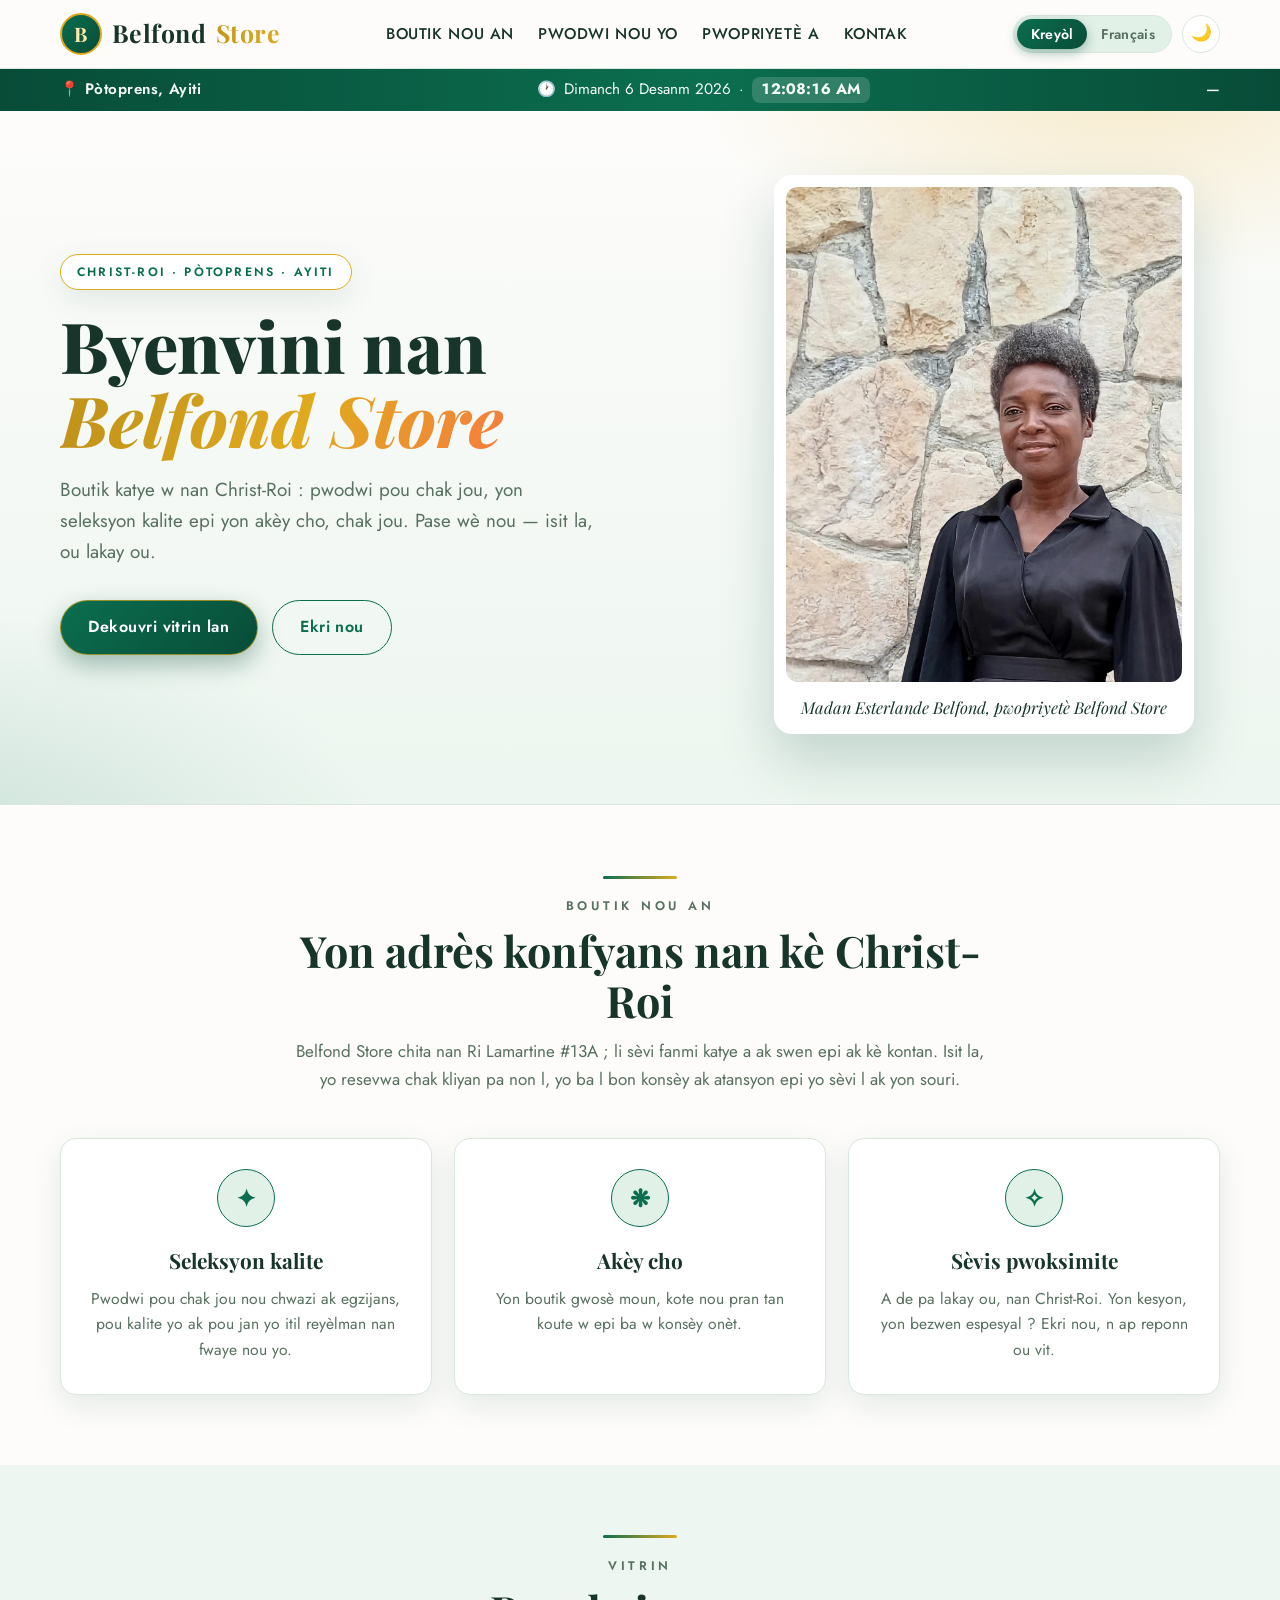
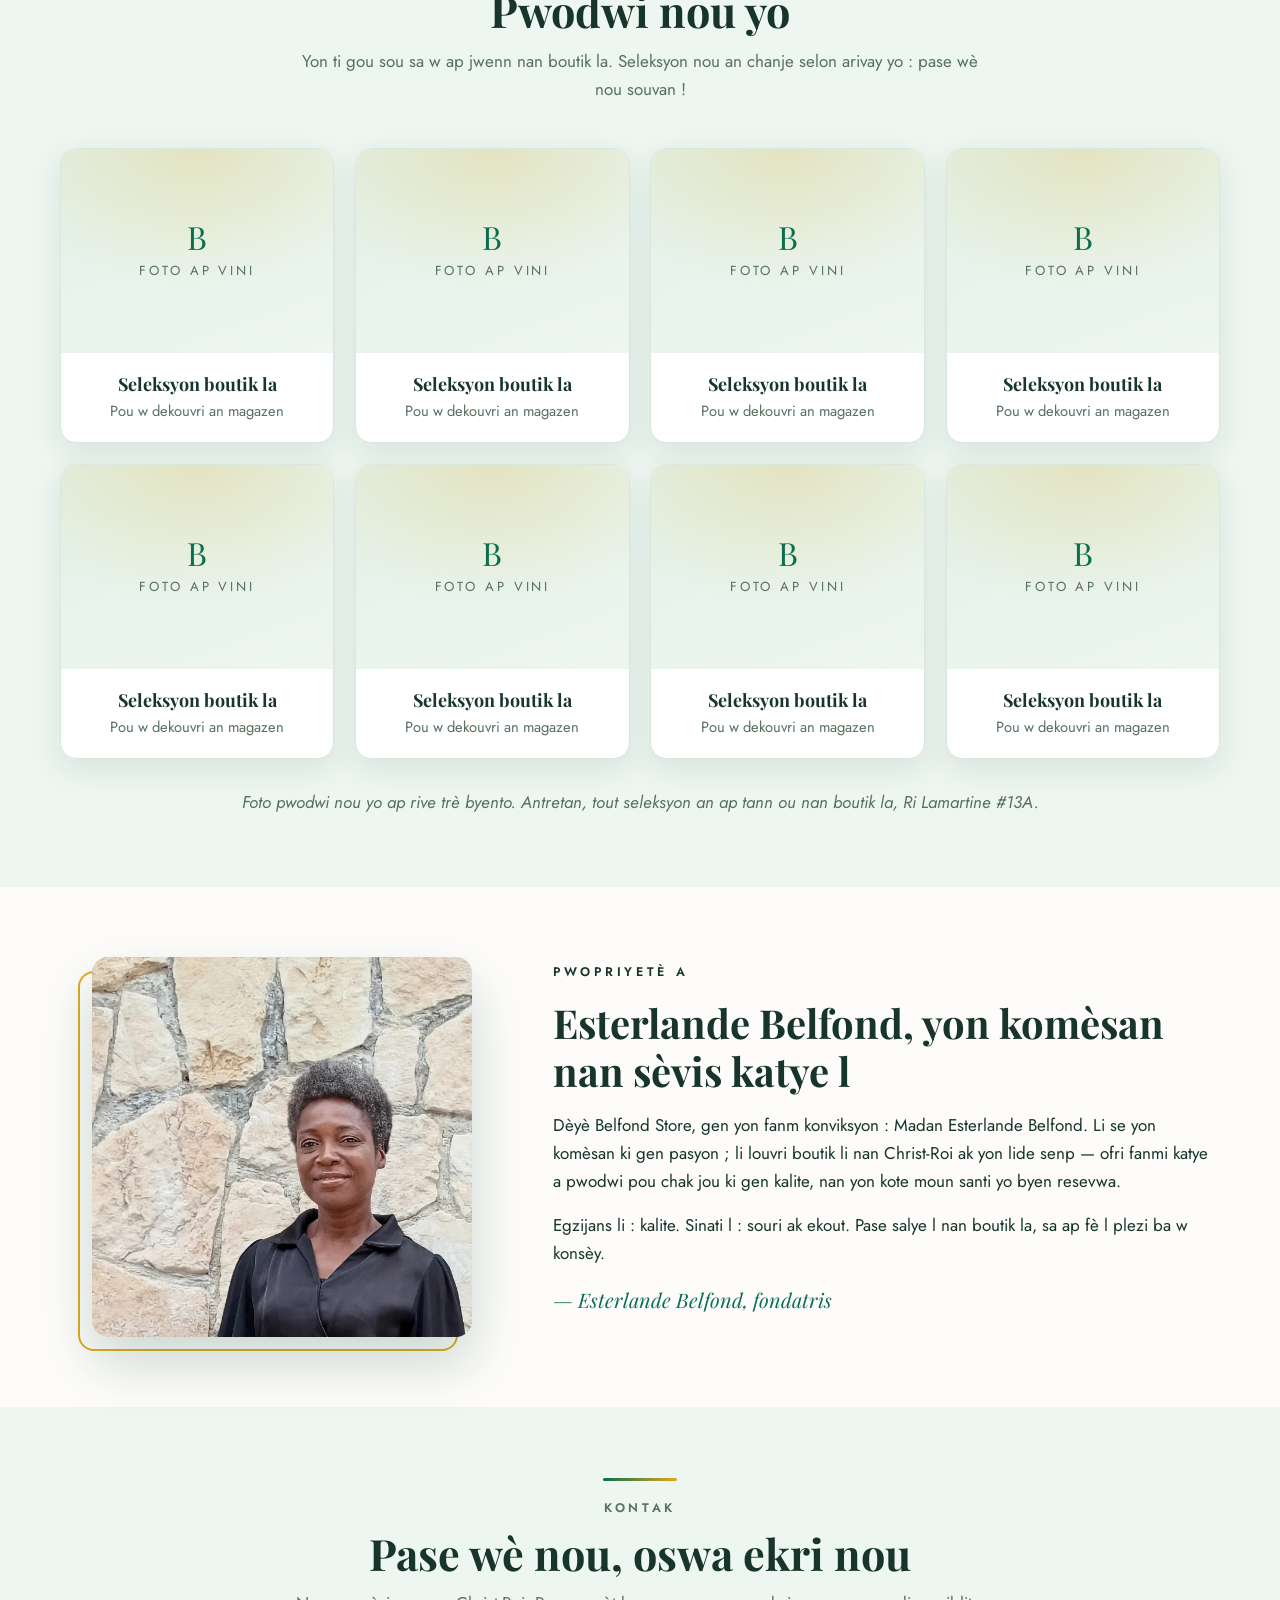
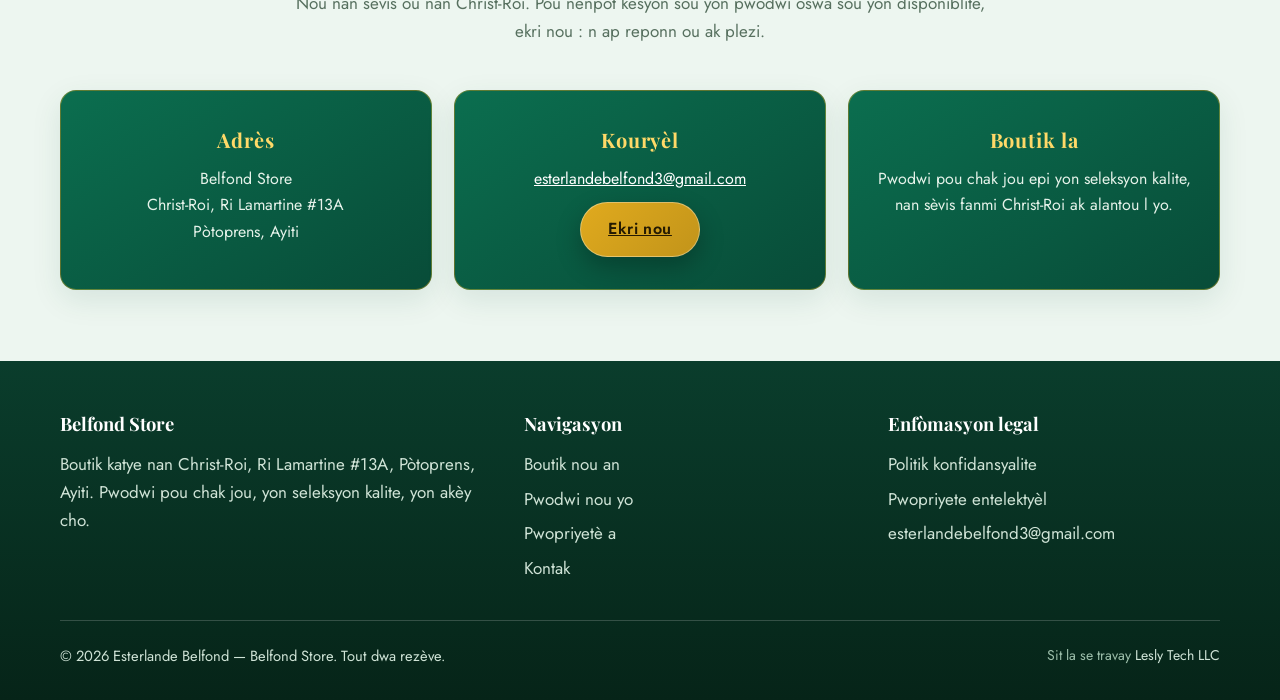
==== commit e8d42173: "Correction adresse email de contact : esterlandebelfond3@gmail.com" ====
--- a/index.html
+++ b/index.html
@@ -70,7 +70,7 @@
         </p>
         <div class="boutons">
           <a class="btn btn-or" href="#produits" data-i18n="hero.btn1">Dekouvri vitrin lan</a>
-          <a class="btn btn-contour" href="mailto:esterlandbelfond3@gmail.com" data-i18n="hero.btn2">Ekri nou</a>
+          <a class="btn btn-contour" href="mailto:esterlandebelfond3@gmail.com" data-i18n="hero.btn2">Ekri nou</a>
         </div>
       </div>
       <figure class="cadre-photo reveal">
@@ -230,8 +230,8 @@
         </article>
         <article class="carte-contact reveal">
           <h3 data-i18n="contact.imel.titre">Kouryèl</h3>
-          <p><a href="mailto:esterlandbelfond3@gmail.com">esterlandbelfond3@gmail.com</a></p>
-          <a class="btn btn-or" href="mailto:esterlandbelfond3@gmail.com?subject=Kesyon%20pou%20Belfond%20Store" data-i18n="contact.btn">Ekri nou</a>
+          <p><a href="mailto:esterlandebelfond3@gmail.com">esterlandebelfond3@gmail.com</a></p>
+          <a class="btn btn-or" href="mailto:esterlandebelfond3@gmail.com?subject=Kesyon%20pou%20Belfond%20Store" data-i18n="contact.btn">Ekri nou</a>
         </article>
         <article class="carte-contact reveal">
           <h3 data-i18n="contact.boutik.titre">Boutik la</h3>
@@ -263,7 +263,7 @@
           <ul>
             <li><a href="politique-confidentialite.html" data-i18n="pied.conf">Politik konfidansyalite</a></li>
             <li><a href="propriete-intellectuelle.html" data-i18n="pied.pi">Pwopriyete entelektyèl</a></li>
-            <li><a href="mailto:esterlandbelfond3@gmail.com">esterlandbelfond3@gmail.com</a></li>
+            <li><a href="mailto:esterlandebelfond3@gmail.com">esterlandebelfond3@gmail.com</a></li>
           </ul>
         </div>
       </div>
